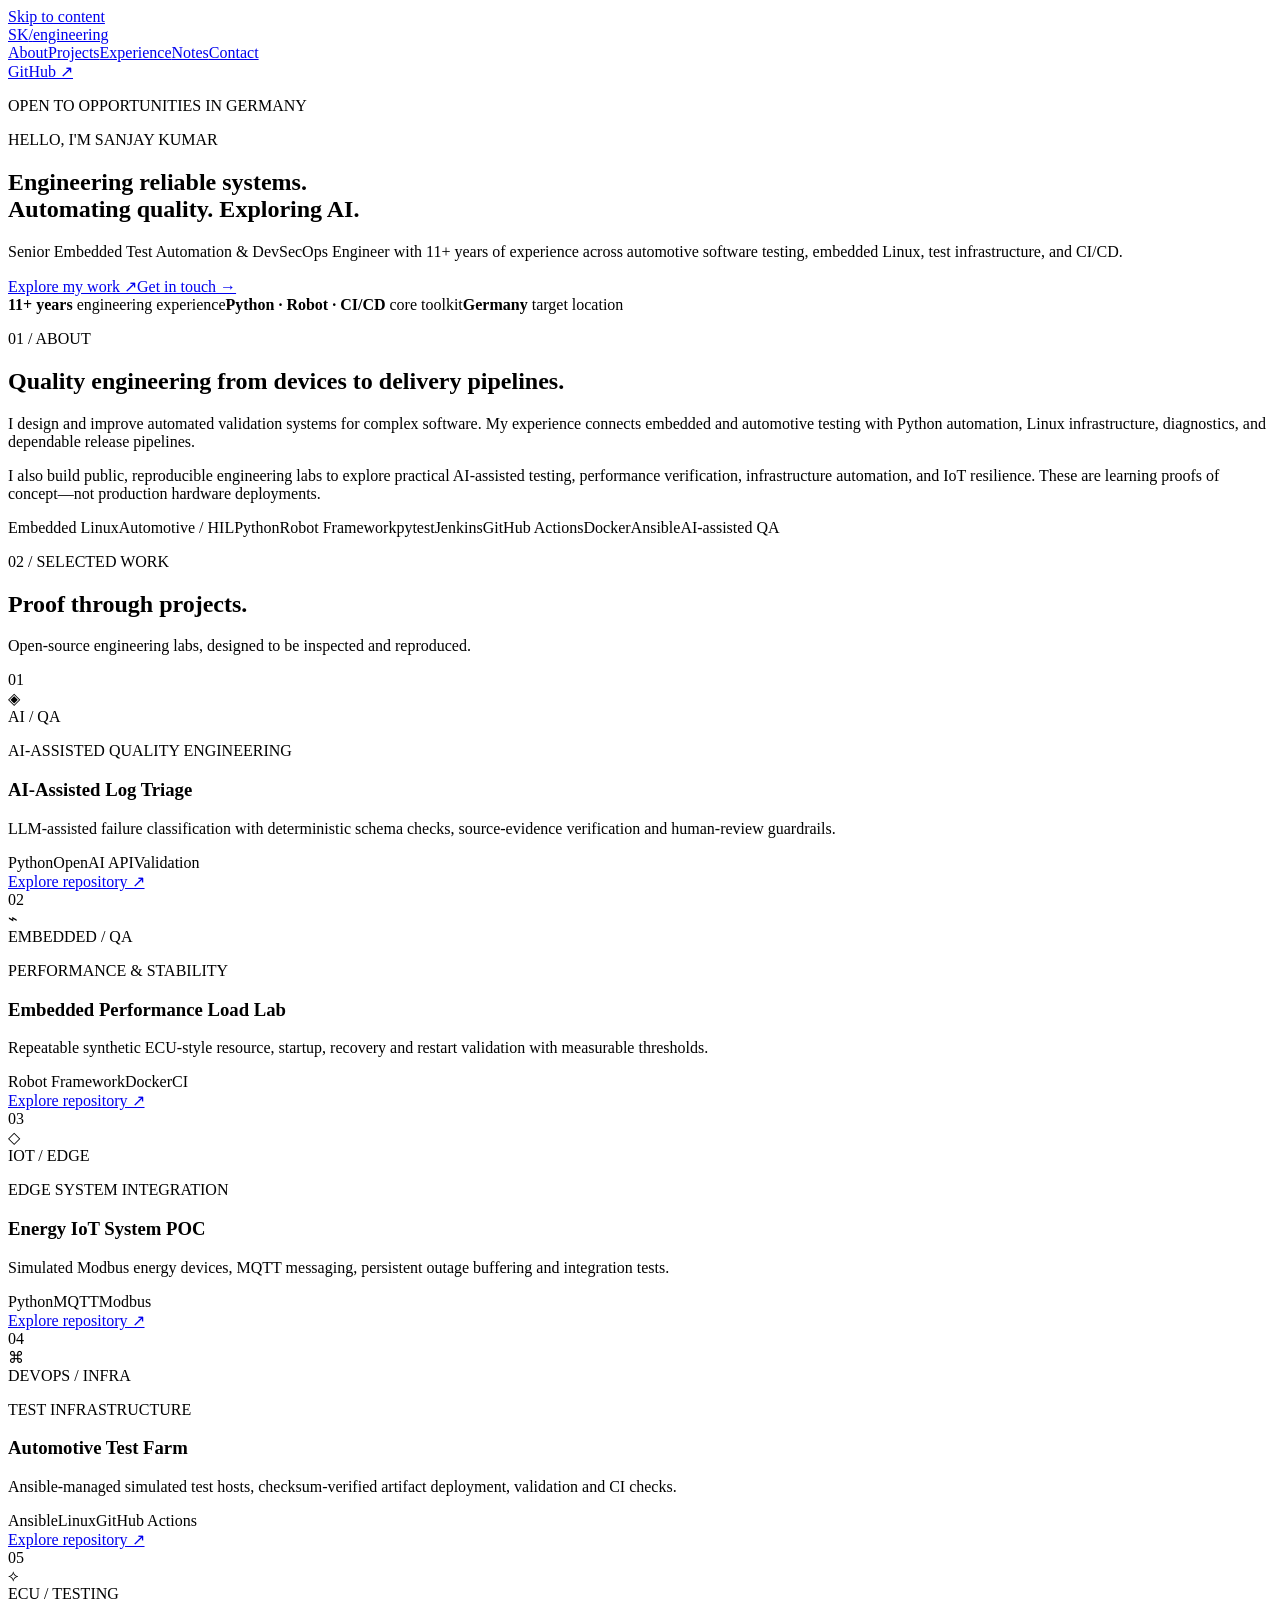
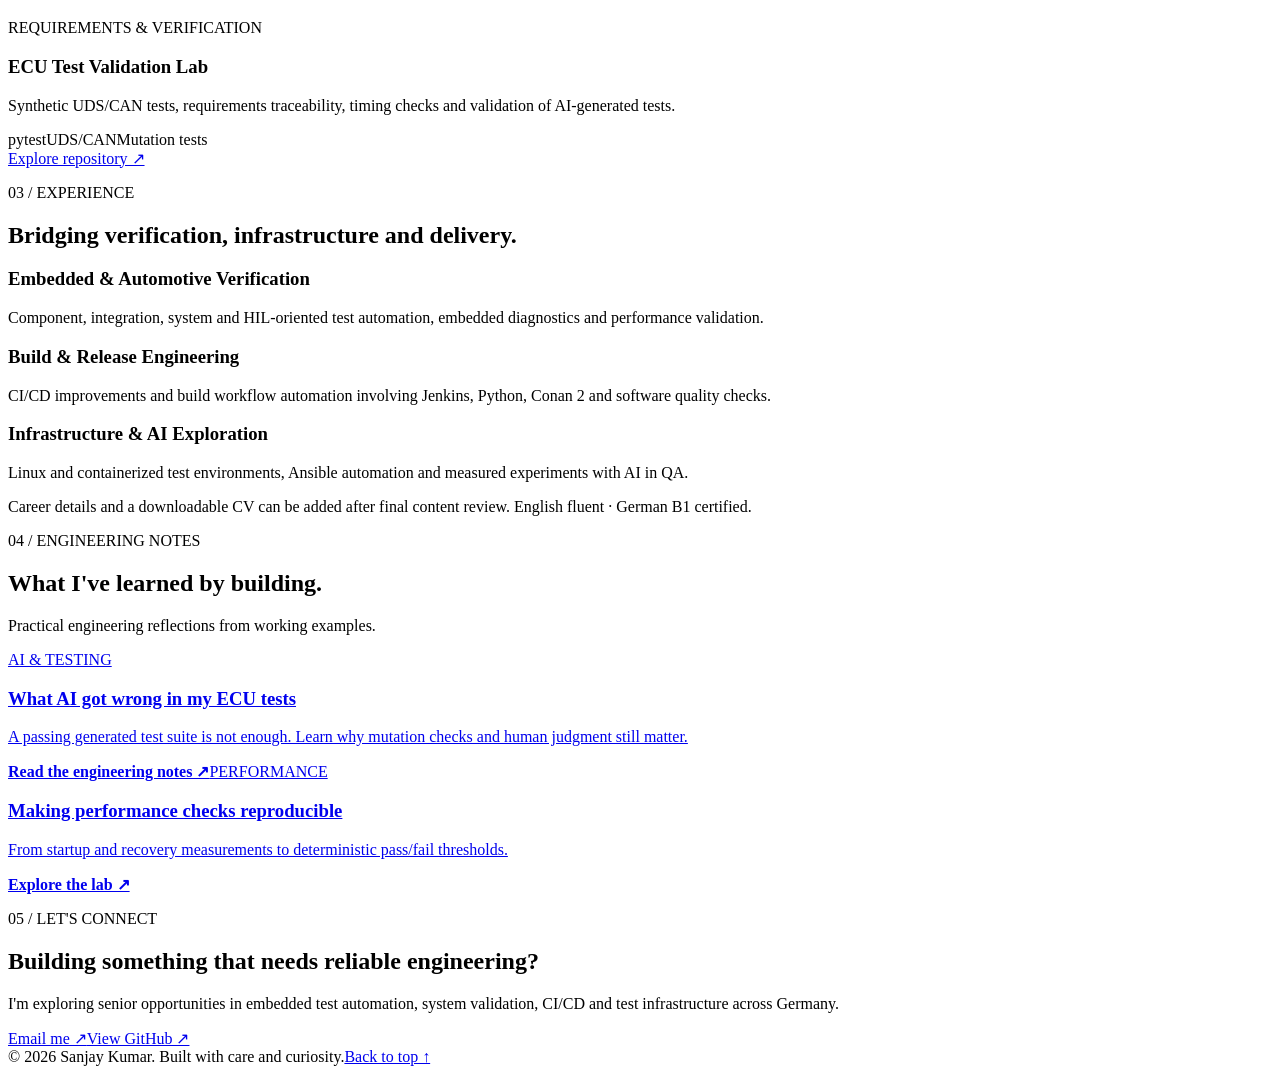
==== index.html @ c3abe796 "feat: add responsive professional portfolio index.html" ====
<!doctype html>
<html lang="en">
<head>
<meta charset="UTF-8"><meta name="viewport" content="width=device-width,initial-scale=1">
<meta name="description" content="Sanjay Kumar — Senior Embedded Test Automation & DevSecOps Engineer. Automotive testing, CI/CD, Linux infrastructure and AI-assisted quality engineering.">
<meta name="theme-color" content="#0b1020"><meta property="og:title" content="Sanjay Kumar | Engineering Reliable Systems"><meta property="og:description" content="Embedded & automotive testing, DevOps infrastructure and AI-assisted quality engineering.">
<title>Sanjay Kumar | Engineering Reliable Systems</title>
<link rel="stylesheet" href="styles.css">
</head>
<body>
<a class="skip" href="#main">Skip to content</a>
<header class="site-header"><div class="shell navigation">
<a class="brand" href="#home" aria-label="Home">SK<span class="accent">/</span>engineering</a>
<nav aria-label="Main navigation"><a href="#about">About</a><a href="#projects">Projects</a><a href="#experience">Experience</a><a href="#notes">Notes</a><a href="#contact">Contact</a></nav>
<a class="header-github" href="https://github.com/sanjay81" target="_blank" rel="noopener noreferrer">GitHub ↗</a>
</div></header>
<main id="main">
<section class="hero shell" id="home">
<p class="eyebrow"><span class="status-dot"></span> OPEN TO OPPORTUNITIES IN GERMANY</p>
<p class="overline">HELLO, I'M SANJAY KUMAR</p>
<h1>Engineering reliable systems.<br><span class="gradient">Automating quality. Exploring AI.</span></h1>
<p class="intro">Senior Embedded Test Automation &amp; DevSecOps Engineer with 11+ years of experience across automotive software testing, embedded Linux, test infrastructure, and CI/CD.</p>
<div class="actions"><a class="button primary" href="#projects">Explore my work <span aria-hidden="true">↗</span></a><a class="button secondary" href="#contact">Get in touch →</a></div>
<div class="hero-meta"><span><strong>11+ years</strong> engineering experience</span><span><strong>Python · Robot · CI/CD</strong> core toolkit</span><span><strong>Germany</strong> target location</span></div>
</section>
<section class="section section-dark" id="about"><div class="shell two-col"><div><p class="kicker">01 / ABOUT</p><h2>Quality engineering from devices to delivery pipelines.</h2></div><div><p>I design and improve automated validation systems for complex software. My experience connects embedded and automotive testing with Python automation, Linux infrastructure, diagnostics, and dependable release pipelines.</p><p>I also build public, reproducible engineering labs to explore practical AI-assisted testing, performance verification, infrastructure automation, and IoT resilience. These are learning proofs of concept—not production hardware deployments.</p><div class="chips"><span>Embedded Linux</span><span>Automotive / HIL</span><span>Python</span><span>Robot Framework</span><span>pytest</span><span>Jenkins</span><span>GitHub Actions</span><span>Docker</span><span>Ansible</span><span>AI-assisted QA</span></div></div></div></section>
<section class="section" id="projects"><div class="shell"><div class="section-head"><div><p class="kicker">02 / SELECTED WORK</p><h2>Proof through projects.</h2></div><p>Open-source engineering labs, designed to be inspected and reproduced.</p></div>
<div class="project-grid">
<article class="project featured"><div class="project-visual blue"><span>01</span><div class="visual-icon">◈</div><span>AI / QA</span></div><div class="project-copy"><p class="project-category">AI-ASSISTED QUALITY ENGINEERING</p><h3>AI-Assisted Log Triage</h3><p>LLM-assisted failure classification with deterministic schema checks, source-evidence verification and human-review guardrails.</p><div class="tags"><span>Python</span><span>OpenAI API</span><span>Validation</span></div><a class="text-link" href="https://github.com/sanjay81/log-triage" target="_blank" rel="noopener noreferrer">Explore repository ↗</a></div></article>
<article class="project"><div class="project-visual violet"><span>02</span><div class="visual-icon">⌁</div><span>EMBEDDED / QA</span></div><div class="project-copy"><p class="project-category">PERFORMANCE & STABILITY</p><h3>Embedded Performance Load Lab</h3><p>Repeatable synthetic ECU-style resource, startup, recovery and restart validation with measurable thresholds.</p><div class="tags"><span>Robot Framework</span><span>Docker</span><span>CI</span></div><a class="text-link" href="https://github.com/sanjay81/embedded-performance-load-lab" target="_blank" rel="noopener noreferrer">Explore repository ↗</a></div></article>
<article class="project"><div class="project-visual teal"><span>03</span><div class="visual-icon">◇</div><span>IOT / EDGE</span></div><div class="project-copy"><p class="project-category">EDGE SYSTEM INTEGRATION</p><h3>Energy IoT System POC</h3><p>Simulated Modbus energy devices, MQTT messaging, persistent outage buffering and integration tests.</p><div class="tags"><span>Python</span><span>MQTT</span><span>Modbus</span></div><a class="text-link" href="https://github.com/sanjay81/energy-iot-system-poc" target="_blank" rel="noopener noreferrer">Explore repository ↗</a></div></article>
<article class="project"><div class="project-visual amber"><span>04</span><div class="visual-icon">⌘</div><span>DEVOPS / INFRA</span></div><div class="project-copy"><p class="project-category">TEST INFRASTRUCTURE</p><h3>Automotive Test Farm</h3><p>Ansible-managed simulated test hosts, checksum-verified artifact deployment, validation and CI checks.</p><div class="tags"><span>Ansible</span><span>Linux</span><span>GitHub Actions</span></div><a class="text-link" href="https://github.com/sanjay81/ansible-automotive-test-farm" target="_blank" rel="noopener noreferrer">Explore repository ↗</a></div></article>
<article class="project"><div class="project-visual pink"><span>05</span><div class="visual-icon">⟡</div><span>ECU / TESTING</span></div><div class="project-copy"><p class="project-category">REQUIREMENTS & VERIFICATION</p><h3>ECU Test Validation Lab</h3><p>Synthetic UDS/CAN tests, requirements traceability, timing checks and validation of AI-generated tests.</p><div class="tags"><span>pytest</span><span>UDS/CAN</span><span>Mutation tests</span></div><a class="text-link" href="https://github.com/sanjay81/ecu-tests" target="_blank" rel="noopener noreferrer">Explore repository ↗</a></div></article>
</div></div></section>
<section class="section section-dark" id="experience"><div class="shell two-col"><div><p class="kicker">03 / EXPERIENCE</p><h2>Bridging verification, infrastructure and delivery.</h2></div><div><div class="experience-item"><h3>Embedded & Automotive Verification</h3><p>Component, integration, system and HIL-oriented test automation, embedded diagnostics and performance validation.</p></div><div class="experience-item"><h3>Build & Release Engineering</h3><p>CI/CD improvements and build workflow automation involving Jenkins, Python, Conan 2 and software quality checks.</p></div><div class="experience-item"><h3>Infrastructure & AI Exploration</h3><p>Linux and containerized test environments, Ansible automation and measured experiments with AI in QA.</p></div><p class="muted small">Career details and a downloadable CV can be added after final content review. English fluent · German B1 certified.</p></div></div></section>
<section class="section" id="notes"><div class="shell"><p class="kicker">04 / ENGINEERING NOTES</p><h2>What I've learned by building.</h2><p class="section-subtitle">Practical engineering reflections from working examples.</p><div class="notes-grid"><a class="note" href="https://github.com/sanjay81/ecu-tests/blob/main/ai_mistakes.md" target="_blank" rel="noopener noreferrer"><span>AI & TESTING</span><h3>What AI got wrong in my ECU tests</h3><p>A passing generated test suite is not enough. Learn why mutation checks and human judgment still matter.</p><strong>Read the engineering notes ↗</strong></a><a class="note" href="https://github.com/sanjay81/embedded-performance-load-lab" target="_blank" rel="noopener noreferrer"><span>PERFORMANCE</span><h3>Making performance checks reproducible</h3><p>From startup and recovery measurements to deterministic pass/fail thresholds.</p><strong>Explore the lab ↗</strong></a></div></div></section>
<section class="section contact-section" id="contact"><div class="shell contact-inner"><p class="kicker">05 / LET'S CONNECT</p><h2>Building something that needs reliable engineering?</h2><p>I'm exploring senior opportunities in embedded test automation, system validation, CI/CD and test infrastructure across Germany.</p><div class="actions"><a class="button primary" href="mailto:sanjay.kumar8192@outlook.com">Email me ↗</a><a class="button secondary" href="https://github.com/sanjay81" target="_blank" rel="noopener noreferrer">View GitHub ↗</a></div></div></section>
</main><footer class="footer"><div class="shell footer-inner"><span>© <span id="year">2026</span> Sanjay Kumar. Built with care and curiosity.</span><a href="#home">Back to top ↑</a></div></footer>
<script src="script.js" defer></script>
</body></html>
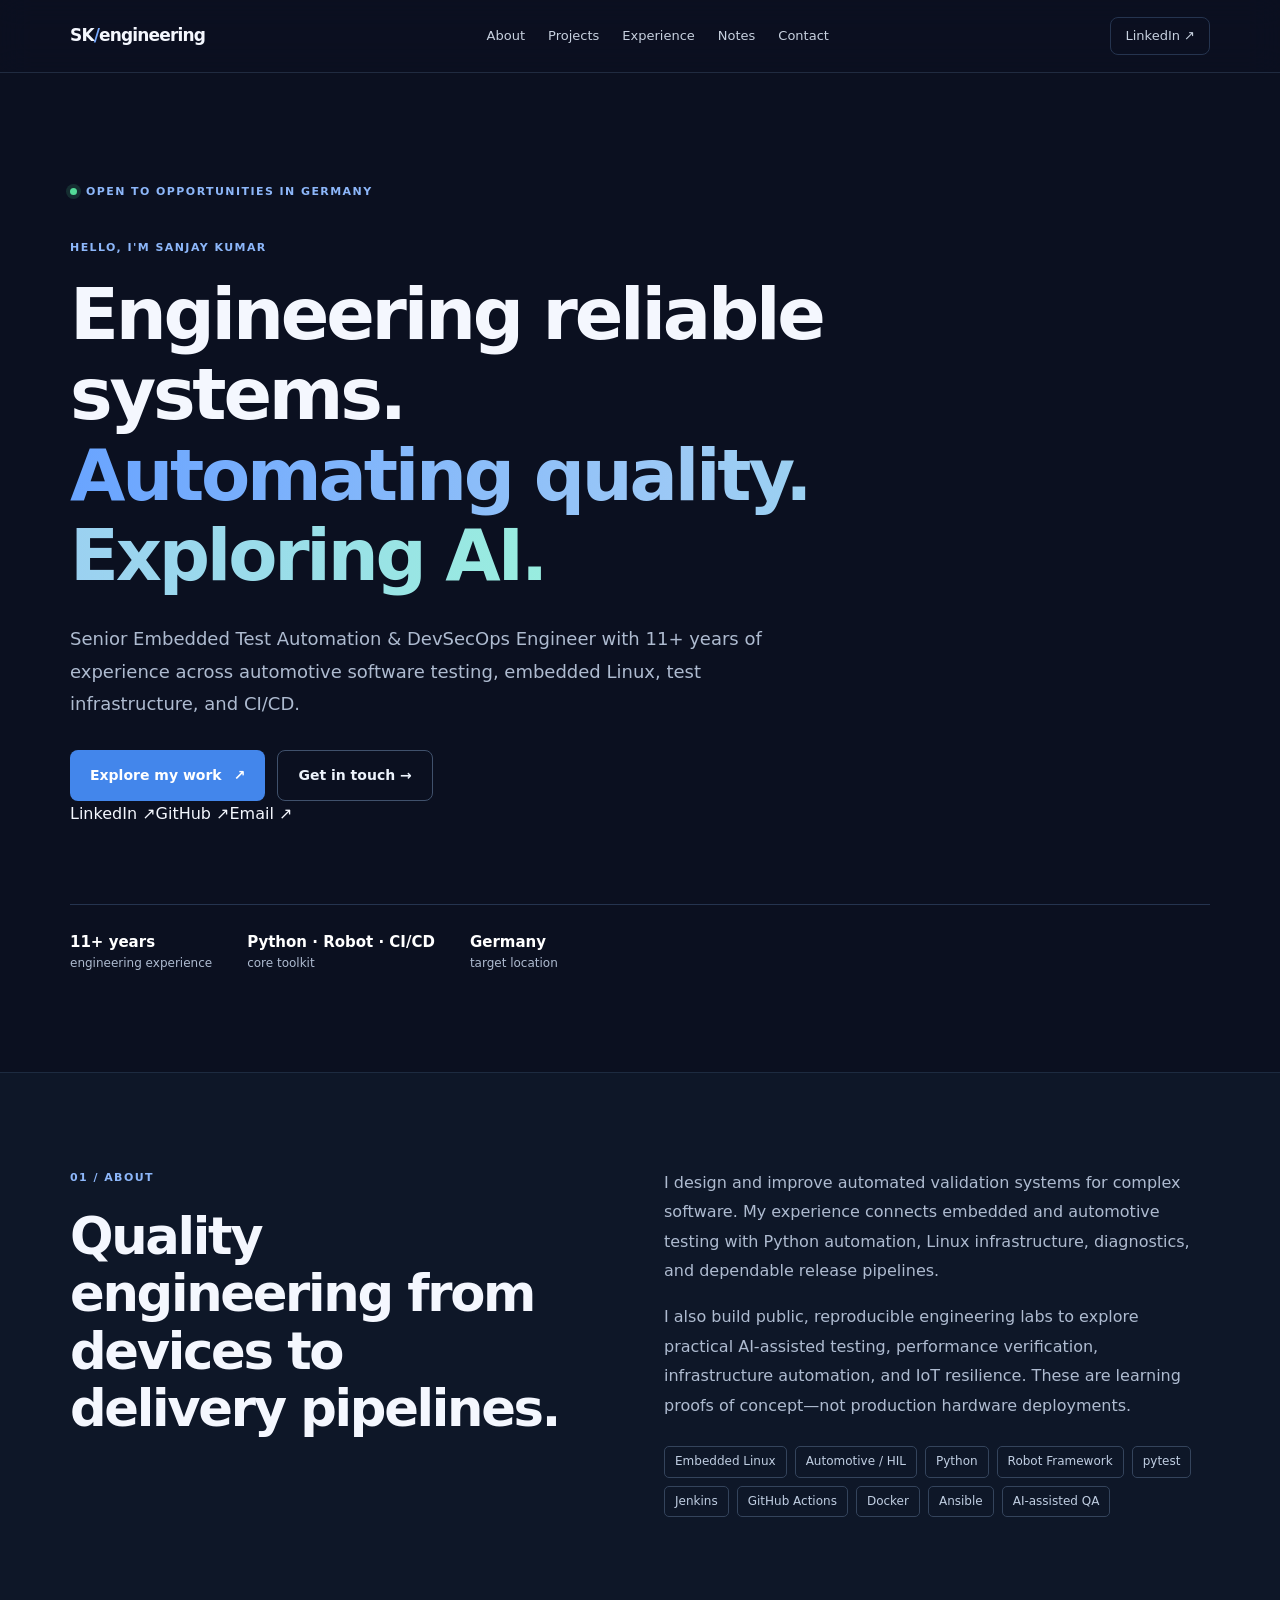
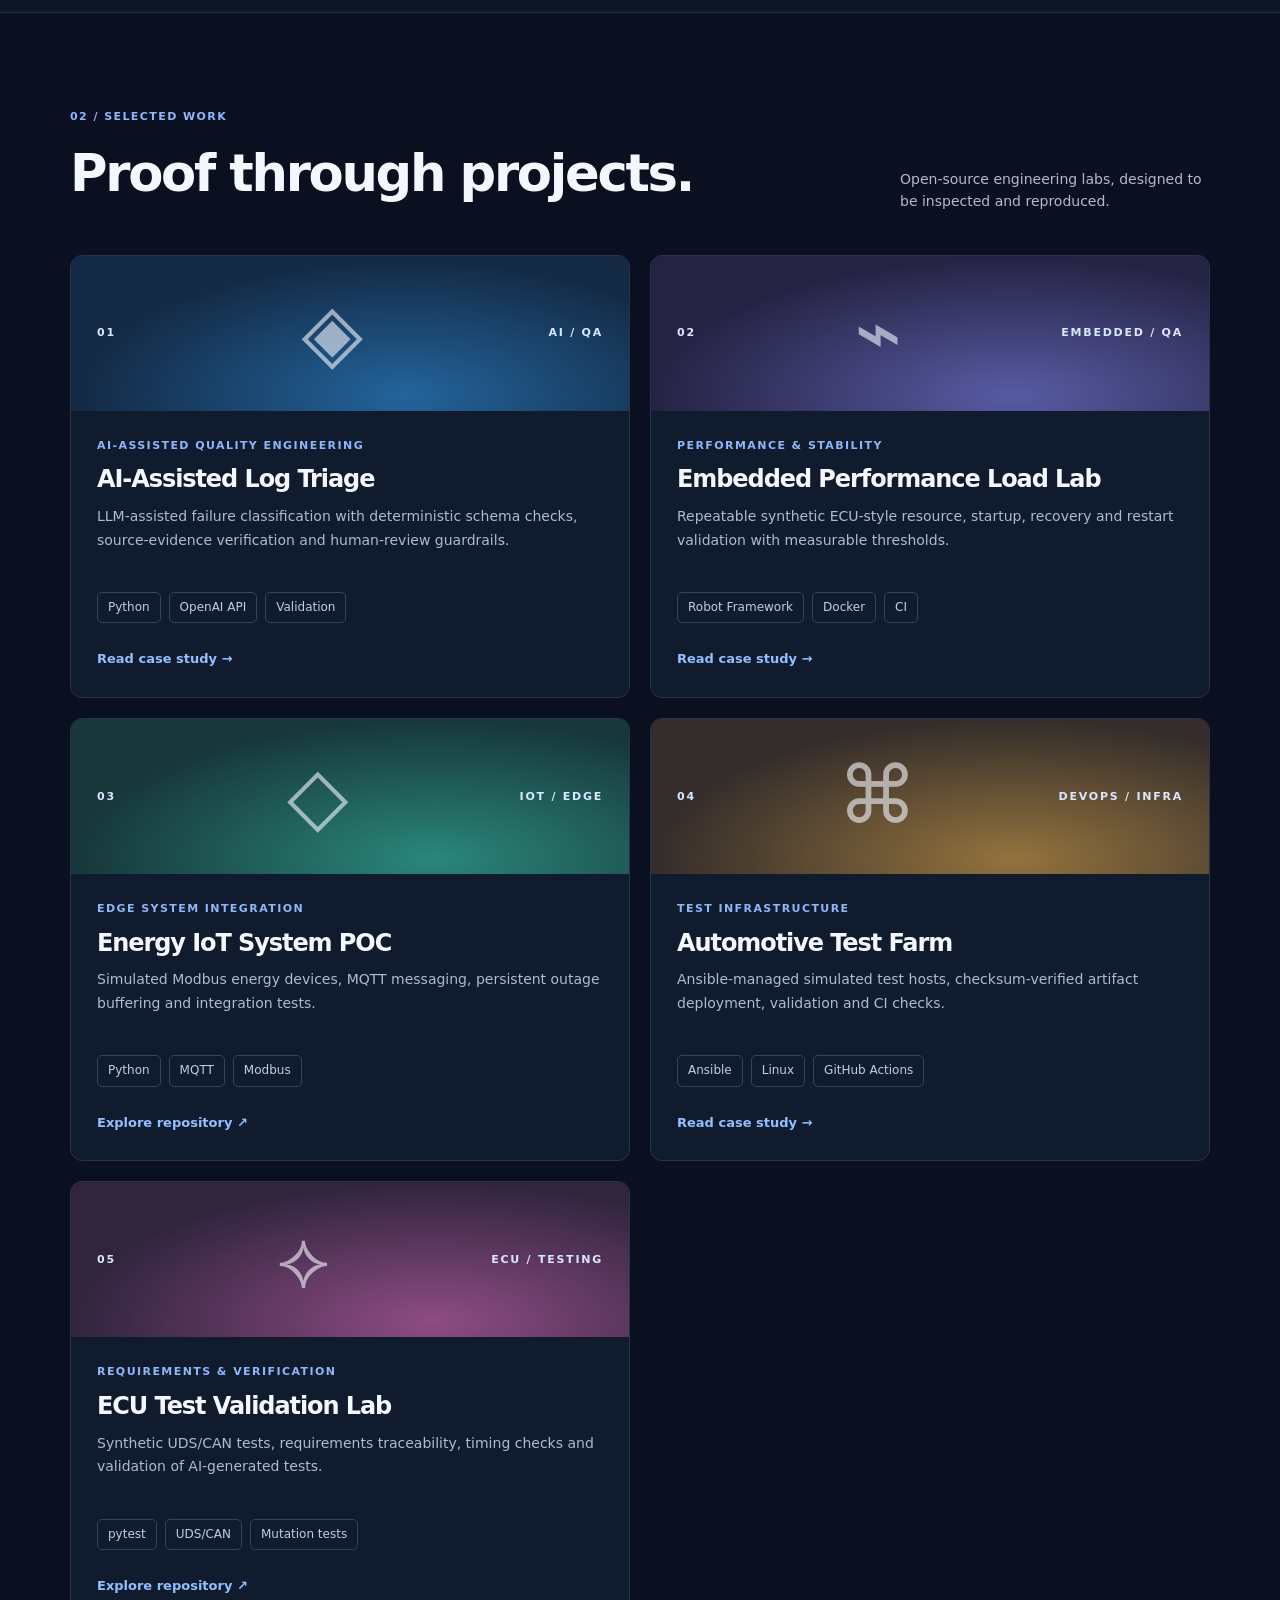
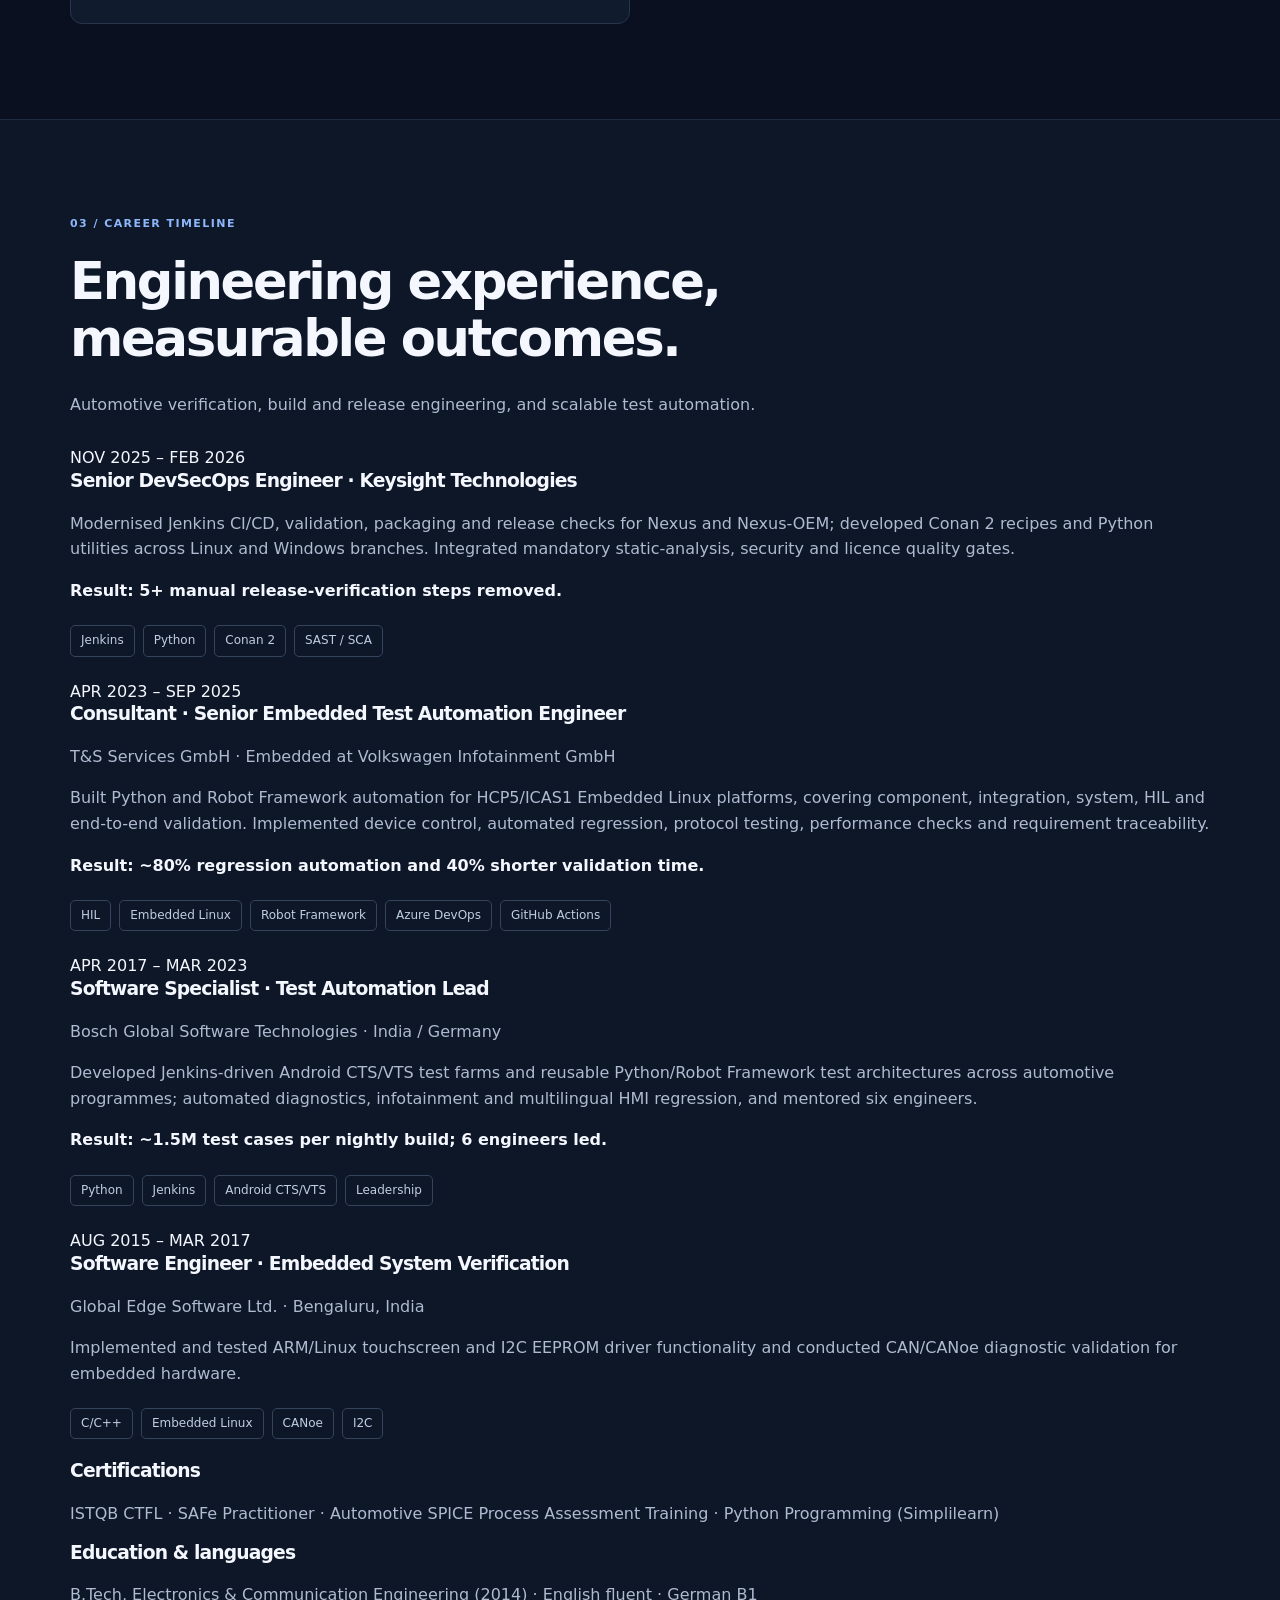
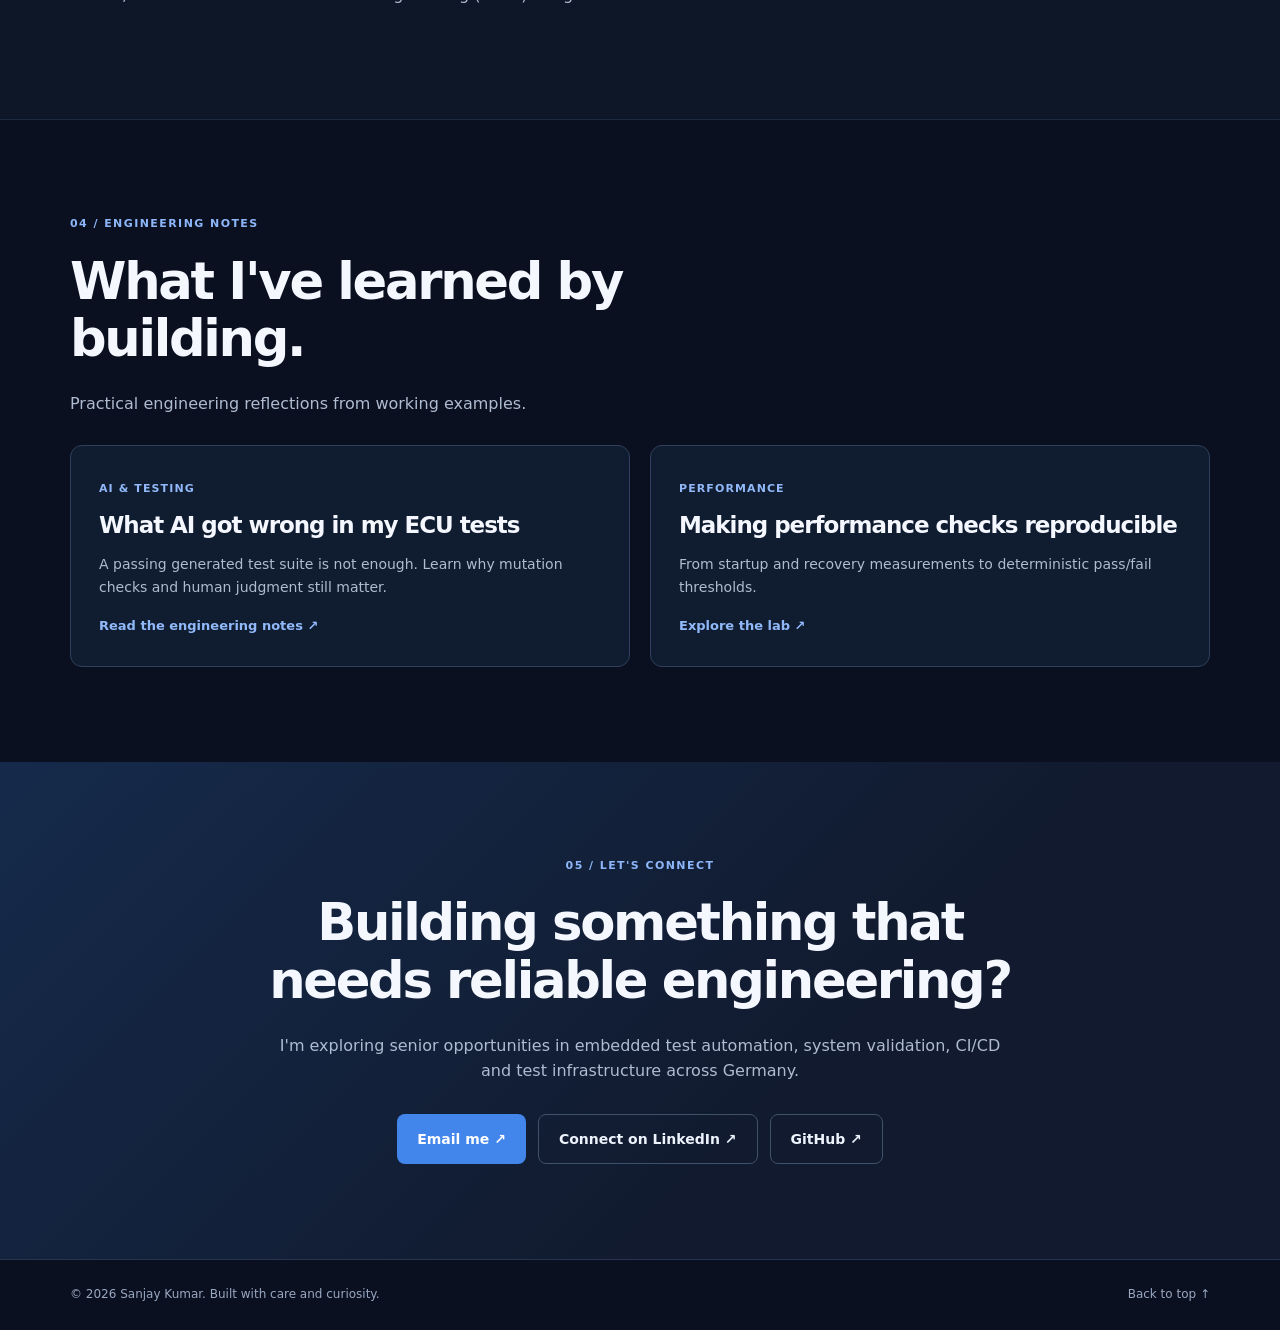
==== commit 58da5020: "feat: add verified career timeline and recruiter links" ====
--- a/index.html
+++ b/index.html
@@ -12,7 +12,7 @@
 <header class="site-header"><div class="shell navigation">
 <a class="brand" href="#home" aria-label="Home">SK<span class="accent">/</span>engineering</a>
 <nav aria-label="Main navigation"><a href="#about">About</a><a href="#projects">Projects</a><a href="#experience">Experience</a><a href="#notes">Notes</a><a href="#contact">Contact</a></nav>
-<a class="header-github" href="https://github.com/sanjay81" target="_blank" rel="noopener noreferrer">GitHub ↗</a>
+<a class="header-github" href="https://www.linkedin.com/in/sanjay-kumar-17aa60189/" target="_blank" rel="noopener noreferrer">LinkedIn ↗</a>
 </div></header>
 <main id="main">
 <section class="hero shell" id="home">
@@ -21,20 +21,25 @@
 <h1>Engineering reliable systems.<br><span class="gradient">Automating quality. Exploring AI.</span></h1>
 <p class="intro">Senior Embedded Test Automation &amp; DevSecOps Engineer with 11+ years of experience across automotive software testing, embedded Linux, test infrastructure, and CI/CD.</p>
 <div class="actions"><a class="button primary" href="#projects">Explore my work <span aria-hidden="true">↗</span></a><a class="button secondary" href="#contact">Get in touch →</a></div>
-<div class="hero-meta"><span><strong>11+ years</strong> engineering experience</span><span><strong>Python · Robot · CI/CD</strong> core toolkit</span><span><strong>Germany</strong> target location</span></div>
+<div class="social-links"><a href="https://www.linkedin.com/in/sanjay-kumar-17aa60189/" target="_blank" rel="noopener noreferrer">LinkedIn ↗</a><a href="https://github.com/sanjay81" target="_blank" rel="noopener noreferrer">GitHub ↗</a><a href="mailto:sanjay.kumar8192@outlook.com">Email ↗</a></div><div class="hero-meta"><span><strong>11+ years</strong> engineering experience</span><span><strong>Python · Robot · CI/CD</strong> core toolkit</span><span><strong>Germany</strong> target location</span></div>
 </section>
 <section class="section section-dark" id="about"><div class="shell two-col"><div><p class="kicker">01 / ABOUT</p><h2>Quality engineering from devices to delivery pipelines.</h2></div><div><p>I design and improve automated validation systems for complex software. My experience connects embedded and automotive testing with Python automation, Linux infrastructure, diagnostics, and dependable release pipelines.</p><p>I also build public, reproducible engineering labs to explore practical AI-assisted testing, performance verification, infrastructure automation, and IoT resilience. These are learning proofs of concept—not production hardware deployments.</p><div class="chips"><span>Embedded Linux</span><span>Automotive / HIL</span><span>Python</span><span>Robot Framework</span><span>pytest</span><span>Jenkins</span><span>GitHub Actions</span><span>Docker</span><span>Ansible</span><span>AI-assisted QA</span></div></div></div></section>
 <section class="section" id="projects"><div class="shell"><div class="section-head"><div><p class="kicker">02 / SELECTED WORK</p><h2>Proof through projects.</h2></div><p>Open-source engineering labs, designed to be inspected and reproduced.</p></div>
 <div class="project-grid">
-<article class="project featured"><div class="project-visual blue"><span>01</span><div class="visual-icon">◈</div><span>AI / QA</span></div><div class="project-copy"><p class="project-category">AI-ASSISTED QUALITY ENGINEERING</p><h3>AI-Assisted Log Triage</h3><p>LLM-assisted failure classification with deterministic schema checks, source-evidence verification and human-review guardrails.</p><div class="tags"><span>Python</span><span>OpenAI API</span><span>Validation</span></div><a class="text-link" href="https://github.com/sanjay81/log-triage" target="_blank" rel="noopener noreferrer">Explore repository ↗</a></div></article>
-<article class="project"><div class="project-visual violet"><span>02</span><div class="visual-icon">⌁</div><span>EMBEDDED / QA</span></div><div class="project-copy"><p class="project-category">PERFORMANCE & STABILITY</p><h3>Embedded Performance Load Lab</h3><p>Repeatable synthetic ECU-style resource, startup, recovery and restart validation with measurable thresholds.</p><div class="tags"><span>Robot Framework</span><span>Docker</span><span>CI</span></div><a class="text-link" href="https://github.com/sanjay81/embedded-performance-load-lab" target="_blank" rel="noopener noreferrer">Explore repository ↗</a></div></article>
+<article class="project featured"><div class="project-visual blue"><span>01</span><div class="visual-icon">◈</div><span>AI / QA</span></div><div class="project-copy"><p class="project-category">AI-ASSISTED QUALITY ENGINEERING</p><h3>AI-Assisted Log Triage</h3><p>LLM-assisted failure classification with deterministic schema checks, source-evidence verification and human-review guardrails.</p><div class="tags"><span>Python</span><span>OpenAI API</span><span>Validation</span></div><a class="text-link" href="projects/ai-log-triage.html">Read case study →</a></div></article>
+<article class="project"><div class="project-visual violet"><span>02</span><div class="visual-icon">⌁</div><span>EMBEDDED / QA</span></div><div class="project-copy"><p class="project-category">PERFORMANCE & STABILITY</p><h3>Embedded Performance Load Lab</h3><p>Repeatable synthetic ECU-style resource, startup, recovery and restart validation with measurable thresholds.</p><div class="tags"><span>Robot Framework</span><span>Docker</span><span>CI</span></div><a class="text-link" href="projects/embedded-performance.html">Read case study →</a></div></article>
 <article class="project"><div class="project-visual teal"><span>03</span><div class="visual-icon">◇</div><span>IOT / EDGE</span></div><div class="project-copy"><p class="project-category">EDGE SYSTEM INTEGRATION</p><h3>Energy IoT System POC</h3><p>Simulated Modbus energy devices, MQTT messaging, persistent outage buffering and integration tests.</p><div class="tags"><span>Python</span><span>MQTT</span><span>Modbus</span></div><a class="text-link" href="https://github.com/sanjay81/energy-iot-system-poc" target="_blank" rel="noopener noreferrer">Explore repository ↗</a></div></article>
-<article class="project"><div class="project-visual amber"><span>04</span><div class="visual-icon">⌘</div><span>DEVOPS / INFRA</span></div><div class="project-copy"><p class="project-category">TEST INFRASTRUCTURE</p><h3>Automotive Test Farm</h3><p>Ansible-managed simulated test hosts, checksum-verified artifact deployment, validation and CI checks.</p><div class="tags"><span>Ansible</span><span>Linux</span><span>GitHub Actions</span></div><a class="text-link" href="https://github.com/sanjay81/ansible-automotive-test-farm" target="_blank" rel="noopener noreferrer">Explore repository ↗</a></div></article>
+<article class="project"><div class="project-visual amber"><span>04</span><div class="visual-icon">⌘</div><span>DEVOPS / INFRA</span></div><div class="project-copy"><p class="project-category">TEST INFRASTRUCTURE</p><h3>Automotive Test Farm</h3><p>Ansible-managed simulated test hosts, checksum-verified artifact deployment, validation and CI checks.</p><div class="tags"><span>Ansible</span><span>Linux</span><span>GitHub Actions</span></div><a class="text-link" href="projects/automotive-test-farm.html">Read case study →</a></div></article>
 <article class="project"><div class="project-visual pink"><span>05</span><div class="visual-icon">⟡</div><span>ECU / TESTING</span></div><div class="project-copy"><p class="project-category">REQUIREMENTS & VERIFICATION</p><h3>ECU Test Validation Lab</h3><p>Synthetic UDS/CAN tests, requirements traceability, timing checks and validation of AI-generated tests.</p><div class="tags"><span>pytest</span><span>UDS/CAN</span><span>Mutation tests</span></div><a class="text-link" href="https://github.com/sanjay81/ecu-tests" target="_blank" rel="noopener noreferrer">Explore repository ↗</a></div></article>
 </div></div></section>
-<section class="section section-dark" id="experience"><div class="shell two-col"><div><p class="kicker">03 / EXPERIENCE</p><h2>Bridging verification, infrastructure and delivery.</h2></div><div><div class="experience-item"><h3>Embedded & Automotive Verification</h3><p>Component, integration, system and HIL-oriented test automation, embedded diagnostics and performance validation.</p></div><div class="experience-item"><h3>Build & Release Engineering</h3><p>CI/CD improvements and build workflow automation involving Jenkins, Python, Conan 2 and software quality checks.</p></div><div class="experience-item"><h3>Infrastructure & AI Exploration</h3><p>Linux and containerized test environments, Ansible automation and measured experiments with AI in QA.</p></div><p class="muted small">Career details and a downloadable CV can be added after final content review. English fluent · German B1 certified.</p></div></div></section>
+<section class="section section-dark" id="experience"><div class="shell"><p class="kicker">03 / CAREER TIMELINE</p><h2>Engineering experience, measurable outcomes.</h2><p class="section-subtitle">Automotive verification, build and release engineering, and scalable test automation.</p><div class="timeline">
+<article class="timeline-entry"><time datetime="2025-11">NOV 2025 – FEB 2026</time><div><h3>Senior DevSecOps Engineer · Keysight Technologies</h3><p>Modernised Jenkins CI/CD, validation, packaging and release checks for Nexus and Nexus-OEM; developed Conan 2 recipes and Python utilities across Linux and Windows branches. Integrated mandatory static-analysis, security and licence quality gates.</p><strong>Result: 5+ manual release-verification steps removed.</strong><div class="tags"><span>Jenkins</span><span>Python</span><span>Conan 2</span><span>SAST / SCA</span></div></div></article>
+<article class="timeline-entry"><time datetime="2023-04">APR 2023 – SEP 2025</time><div><h3>Consultant · Senior Embedded Test Automation Engineer</h3><p class="employer">T&amp;S Services GmbH · Embedded at Volkswagen Infotainment GmbH</p><p>Built Python and Robot Framework automation for HCP5/ICAS1 Embedded Linux platforms, covering component, integration, system, HIL and end-to-end validation. Implemented device control, automated regression, protocol testing, performance checks and requirement traceability.</p><strong>Result: ~80% regression automation and 40% shorter validation time.</strong><div class="tags"><span>HIL</span><span>Embedded Linux</span><span>Robot Framework</span><span>Azure DevOps</span><span>GitHub Actions</span></div></div></article>
+<article class="timeline-entry"><time datetime="2017-04">APR 2017 – MAR 2023</time><div><h3>Software Specialist · Test Automation Lead</h3><p class="employer">Bosch Global Software Technologies · India / Germany</p><p>Developed Jenkins-driven Android CTS/VTS test farms and reusable Python/Robot Framework test architectures across automotive programmes; automated diagnostics, infotainment and multilingual HMI regression, and mentored six engineers.</p><strong>Result: ~1.5M test cases per nightly build; 6 engineers led.</strong><div class="tags"><span>Python</span><span>Jenkins</span><span>Android CTS/VTS</span><span>Leadership</span></div></div></article>
+<article class="timeline-entry"><time datetime="2015-08">AUG 2015 – MAR 2017</time><div><h3>Software Engineer · Embedded System Verification</h3><p class="employer">Global Edge Software Ltd. · Bengaluru, India</p><p>Implemented and tested ARM/Linux touchscreen and I2C EEPROM driver functionality and conducted CAN/CANoe diagnostic validation for embedded hardware.</p><div class="tags"><span>C/C++</span><span>Embedded Linux</span><span>CANoe</span><span>I2C</span></div></div></article></div>
+<div class="credentials"><div><h3>Certifications</h3><p>ISTQB CTFL · SAFe Practitioner · Automotive SPICE Process Assessment Training · Python Programming (Simplilearn)</p></div><div><h3>Education & languages</h3><p>B.Tech, Electronics &amp; Communication Engineering (2014) · English fluent · German B1</p></div></div></div></section>
 <section class="section" id="notes"><div class="shell"><p class="kicker">04 / ENGINEERING NOTES</p><h2>What I've learned by building.</h2><p class="section-subtitle">Practical engineering reflections from working examples.</p><div class="notes-grid"><a class="note" href="https://github.com/sanjay81/ecu-tests/blob/main/ai_mistakes.md" target="_blank" rel="noopener noreferrer"><span>AI & TESTING</span><h3>What AI got wrong in my ECU tests</h3><p>A passing generated test suite is not enough. Learn why mutation checks and human judgment still matter.</p><strong>Read the engineering notes ↗</strong></a><a class="note" href="https://github.com/sanjay81/embedded-performance-load-lab" target="_blank" rel="noopener noreferrer"><span>PERFORMANCE</span><h3>Making performance checks reproducible</h3><p>From startup and recovery measurements to deterministic pass/fail thresholds.</p><strong>Explore the lab ↗</strong></a></div></div></section>
-<section class="section contact-section" id="contact"><div class="shell contact-inner"><p class="kicker">05 / LET'S CONNECT</p><h2>Building something that needs reliable engineering?</h2><p>I'm exploring senior opportunities in embedded test automation, system validation, CI/CD and test infrastructure across Germany.</p><div class="actions"><a class="button primary" href="mailto:sanjay.kumar8192@outlook.com">Email me ↗</a><a class="button secondary" href="https://github.com/sanjay81" target="_blank" rel="noopener noreferrer">View GitHub ↗</a></div></div></section>
+<section class="section contact-section" id="contact"><div class="shell contact-inner"><p class="kicker">05 / LET'S CONNECT</p><h2>Building something that needs reliable engineering?</h2><p>I'm exploring senior opportunities in embedded test automation, system validation, CI/CD and test infrastructure across Germany.</p><div class="actions"><a class="button primary" href="mailto:sanjay.kumar8192@outlook.com">Email me ↗</a><a class="button secondary" href="https://www.linkedin.com/in/sanjay-kumar-17aa60189/" target="_blank" rel="noopener noreferrer">Connect on LinkedIn ↗</a><a class="button secondary" href="https://github.com/sanjay81" target="_blank" rel="noopener noreferrer">GitHub ↗</a></div></div></section>
 </main><footer class="footer"><div class="shell footer-inner"><span>© <span id="year">2026</span> Sanjay Kumar. Built with care and curiosity.</span><a href="#home">Back to top ↑</a></div></footer>
 <script src="script.js" defer></script>
 </body></html>
--- a/styles.css
+++ b/styles.css
@@ -0,0 +1 @@
+:root{color-scheme:dark;--bg:#0b1020;--panel:#111b2e;--text:#f4f7fe;--muted:#aebbd0;--line:#25344f;--blue:#76a9ff;font-family:Inter,ui-sans-serif,system-ui,-apple-system,BlinkMacSystemFont,"Segoe UI",sans-serif}*{box-sizing:border-box}html{scroll-behavior:smooth;scroll-padding-top:76px}body{margin:0;background:var(--bg);color:var(--text);line-height:1.6}a{color:inherit;text-decoration:none}a:hover{color:#9cc2ff}a:focus-visible{outline:2px solid #97bcff;outline-offset:4px}h1,h2,h3,p{margin-top:0}h1,h2,h3{line-height:1.12;letter-spacing:-.045em}p{color:var(--muted)}.shell{width:min(1140px,calc(100% - 48px));margin:auto}.skip{position:absolute;top:-60px;left:12px;background:white;color:#111;padding:12px;z-index:12}.skip:focus{top:10px}.site-header{position:sticky;top:0;z-index:10;backdrop-filter:blur(15px);background:#0b1020e8;border-bottom:1px solid #202b40}.navigation{min-height:72px;display:flex;align-items:center;justify-content:space-between;gap:24px}.brand{font-size:17px;font-weight:800;letter-spacing:-.05em;white-space:nowrap}.accent{color:var(--blue)}nav{display:flex;gap:23px}nav a,.header-github{font-size:13px;color:#c8d1e0}.header-github{border:1px solid var(--line);padding:8px 14px;border-radius:8px}.hero{padding:110px 0 98px}.eyebrow,.overline,.kicker,.project-category{font-size:11px;font-weight:800;letter-spacing:.13em;color:#8db7fa}.eyebrow{display:flex;align-items:center;gap:9px;margin-bottom:38px}.status-dot{display:inline-block;width:7px;height:7px;border-radius:50%;background:#53db98;box-shadow:0 0 0 4px #53db9825}.overline{margin-bottom:18px}.hero h1{font-size:clamp(40px,5.6vw,76px);max-width:1060px;margin-bottom:28px}.gradient{background:linear-gradient(90deg,#69a4ff,#9cc9f6,#98eddf);color:transparent;background-clip:text}.intro{max-width:730px;font-size:18px;line-height:1.8}.actions{display:flex;gap:12px;flex-wrap:wrap;margin-top:30px}.button{display:inline-flex;align-items:center;gap:12px;padding:13px 20px;border-radius:8px;font-size:14px;font-weight:750}.primary{background:#4386eb;color:white}.primary:hover{background:#68a1ff;color:#091226}.secondary{border:1px solid #40516c;color:#edf3fc}.secondary:hover{border-color:#88b4f6}.hero-meta{display:flex;gap:35px;margin-top:78px;border-top:1px solid var(--line);padding-top:25px;flex-wrap:wrap;font-size:12px;color:var(--muted)}.hero-meta strong{color:white;display:block;font-size:15px}.section{padding:95px 0}.section-dark{background:#0e1728;border-top:1px solid #1d2b40;border-bottom:1px solid #1d2b40}.two-col{display:grid;grid-template-columns:.95fr 1.05fr;gap:100px}.kicker{margin-bottom:20px}.section h2{font-size:clamp(32px,4vw,52px);max-width:650px;margin-bottom:24px}.two-col p{line-height:1.85}.chips,.tags{display:flex;flex-wrap:wrap;gap:8px}.chips{margin-top:26px}.chips span,.tags span{border:1px solid #34445c;padding:5px 10px;border-radius:5px;color:#c0cee2;font-size:12px}.section-head{display:flex;justify-content:space-between;align-items:end;gap:40px;margin-bottom:28px}.section-head p:last-child{max-width:310px;font-size:14px}.project-grid{display:grid;grid-template-columns:repeat(2,minmax(0,1fr));gap:20px}.project{background:var(--panel);border:1px solid #27344c;border-radius:12px;overflow:hidden;transition:transform .2s,border-color .2s}.project:hover{transform:translateY(-3px);border-color:#5a86bc}.project-visual{min-height:155px;display:flex;align-items:center;justify-content:space-between;padding:20px 26px;position:relative;overflow:hidden}.project-visual span{font-size:11px;letter-spacing:.16em;font-weight:700;color:#d9e8ff}.visual-icon{font-size:80px;line-height:1;opacity:.6}.blue{background:radial-gradient(ellipse at 60% 90%,#23649c,#132944 70%)}.violet{background:radial-gradient(ellipse at 65% 90%,#585ba4,#252344 70%)}.teal{background:radial-gradient(ellipse at 65% 90%,#2a877a,#17373b 70%)}.amber{background:radial-gradient(ellipse at 65% 90%,#94733d,#342d2b 70%)}.pink{background:radial-gradient(ellipse at 65% 90%,#8e4c84,#31253e 70%)}.project-copy{padding:26px}.project-copy h3{font-size:24px;margin:12px 0}.project-copy>p:not(.project-category){min-height:65px;font-size:14px;line-height:1.7}.tags{margin:22px 0}.text-link{font-size:13px;font-weight:800;color:#92bfff}.experience-item{border-bottom:1px solid #30405b;padding:0 0 17px;margin-bottom:22px}.experience-item h3{font-size:20px;letter-spacing:-.02em;margin:0 0 8px}.experience-item p{margin:0}.small{font-size:13px}.muted{color:var(--muted)}.section-subtitle{margin-bottom:28px}.notes-grid{display:grid;grid-template-columns:1fr 1fr;gap:20px}.note{background:#101c30;border:1px solid #2e405b;border-radius:12px;padding:28px}.note span{font-size:11px;color:#91b9fa;letter-spacing:.1em;font-weight:800}.note h3{font-size:23px;margin:14px 0}.note p{font-size:14px}.note strong{font-size:13px;color:#91b9fa}.contact-section{background:linear-gradient(135deg,#152a4b,#111a2e 65%);text-align:center}.contact-inner{max-width:750px}.contact-inner h2{max-width:none}.contact-inner .actions{justify-content:center}.footer{border-top:1px solid var(--line);padding:25px 0}.footer-inner{display:flex;justify-content:space-between;gap:15px;color:#98a8c2;font-size:12px}@media(max-width:850px){.navigation{flex-wrap:wrap;padding:12px 0}nav{order:3;width:100%;overflow:auto;gap:18px}.two-col{grid-template-columns:1fr;gap:20px}.hero{padding:75px 0}.hero-meta{margin-top:55px}.section{padding:70px 0}}@media(max-width:590px){.shell{width:calc(100% - 34px)}.header-github{display:none}.hero h1{font-size:41px}.intro{font-size:16px}.hero-meta{gap:19px}.project-grid,.notes-grid{grid-template-columns:1fr}.section-head{display:block}.section-head p:last-child{max-width:none}.footer-inner{flex-direction:column}.project-visual{min-height:130px}}@media(prefers-reduced-motion:reduce){*,*:before,*:after{scroll-behavior:auto!important;transition:none!important}}
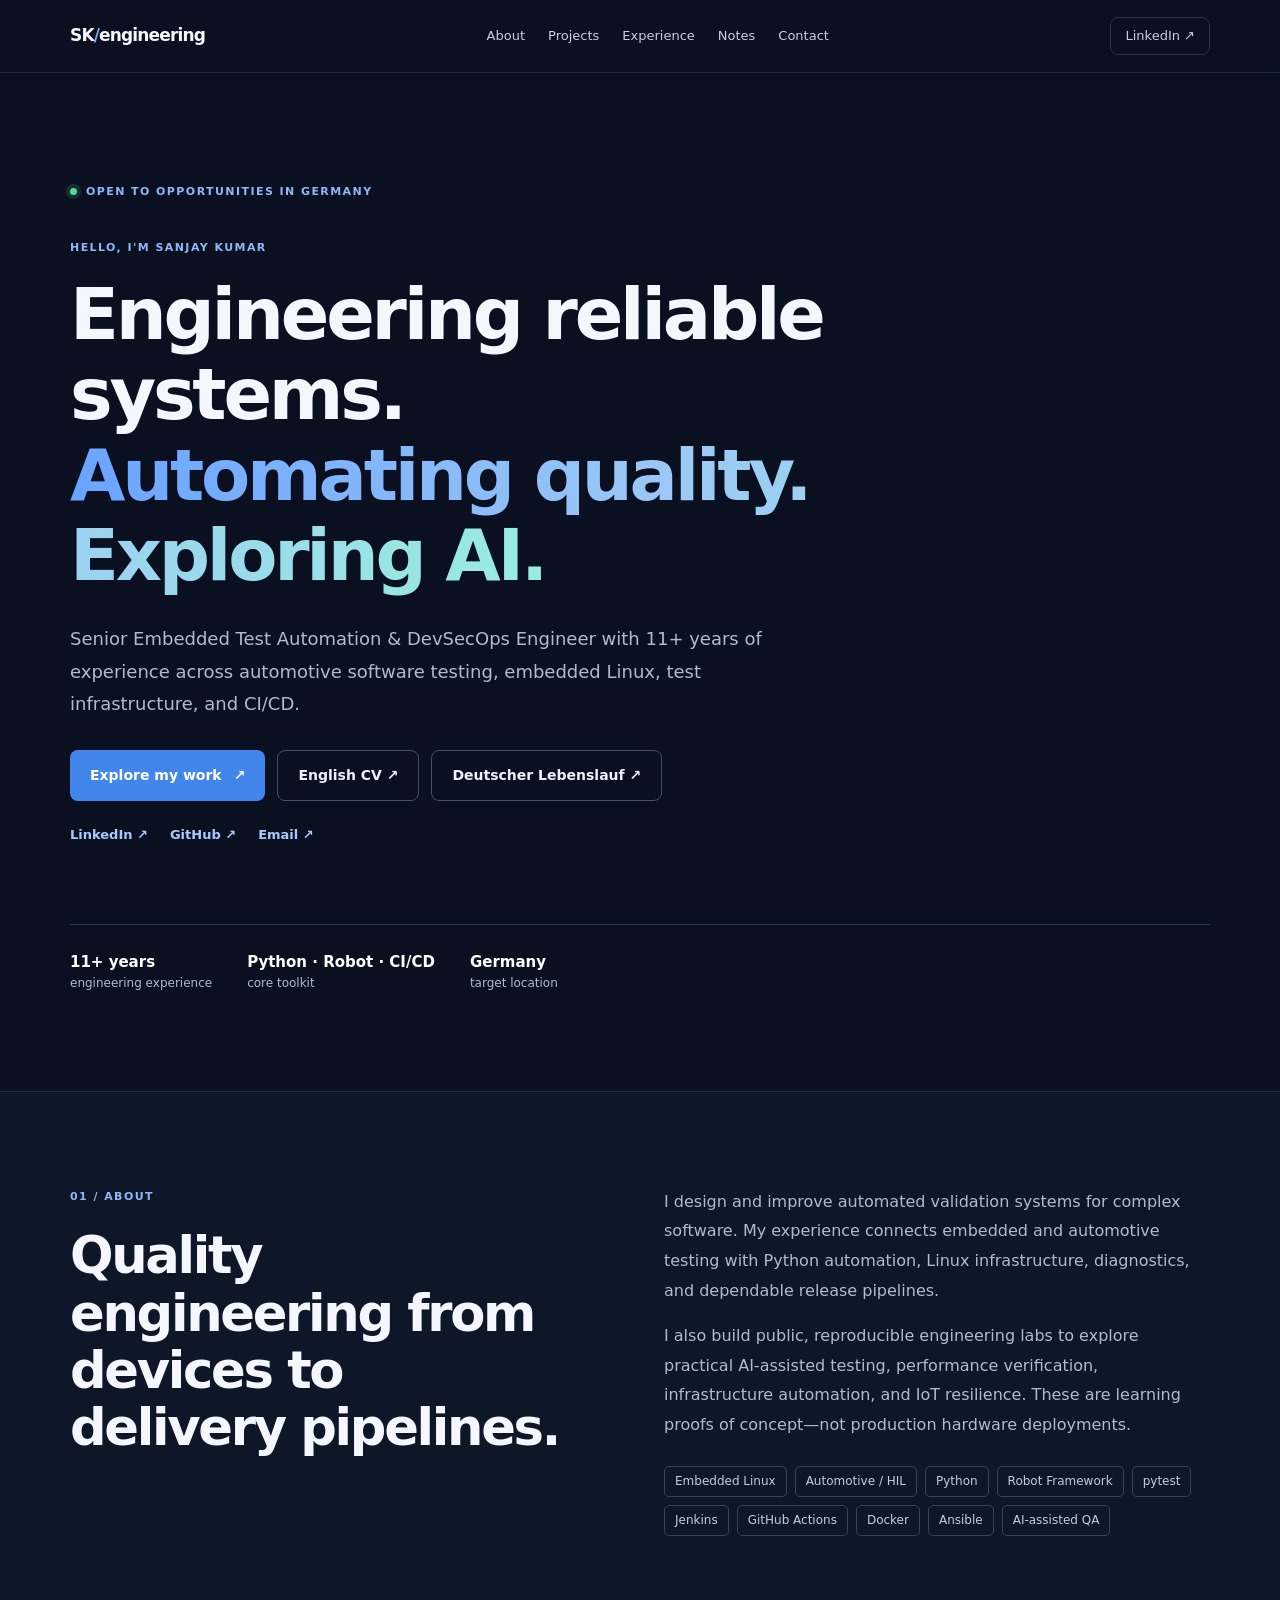
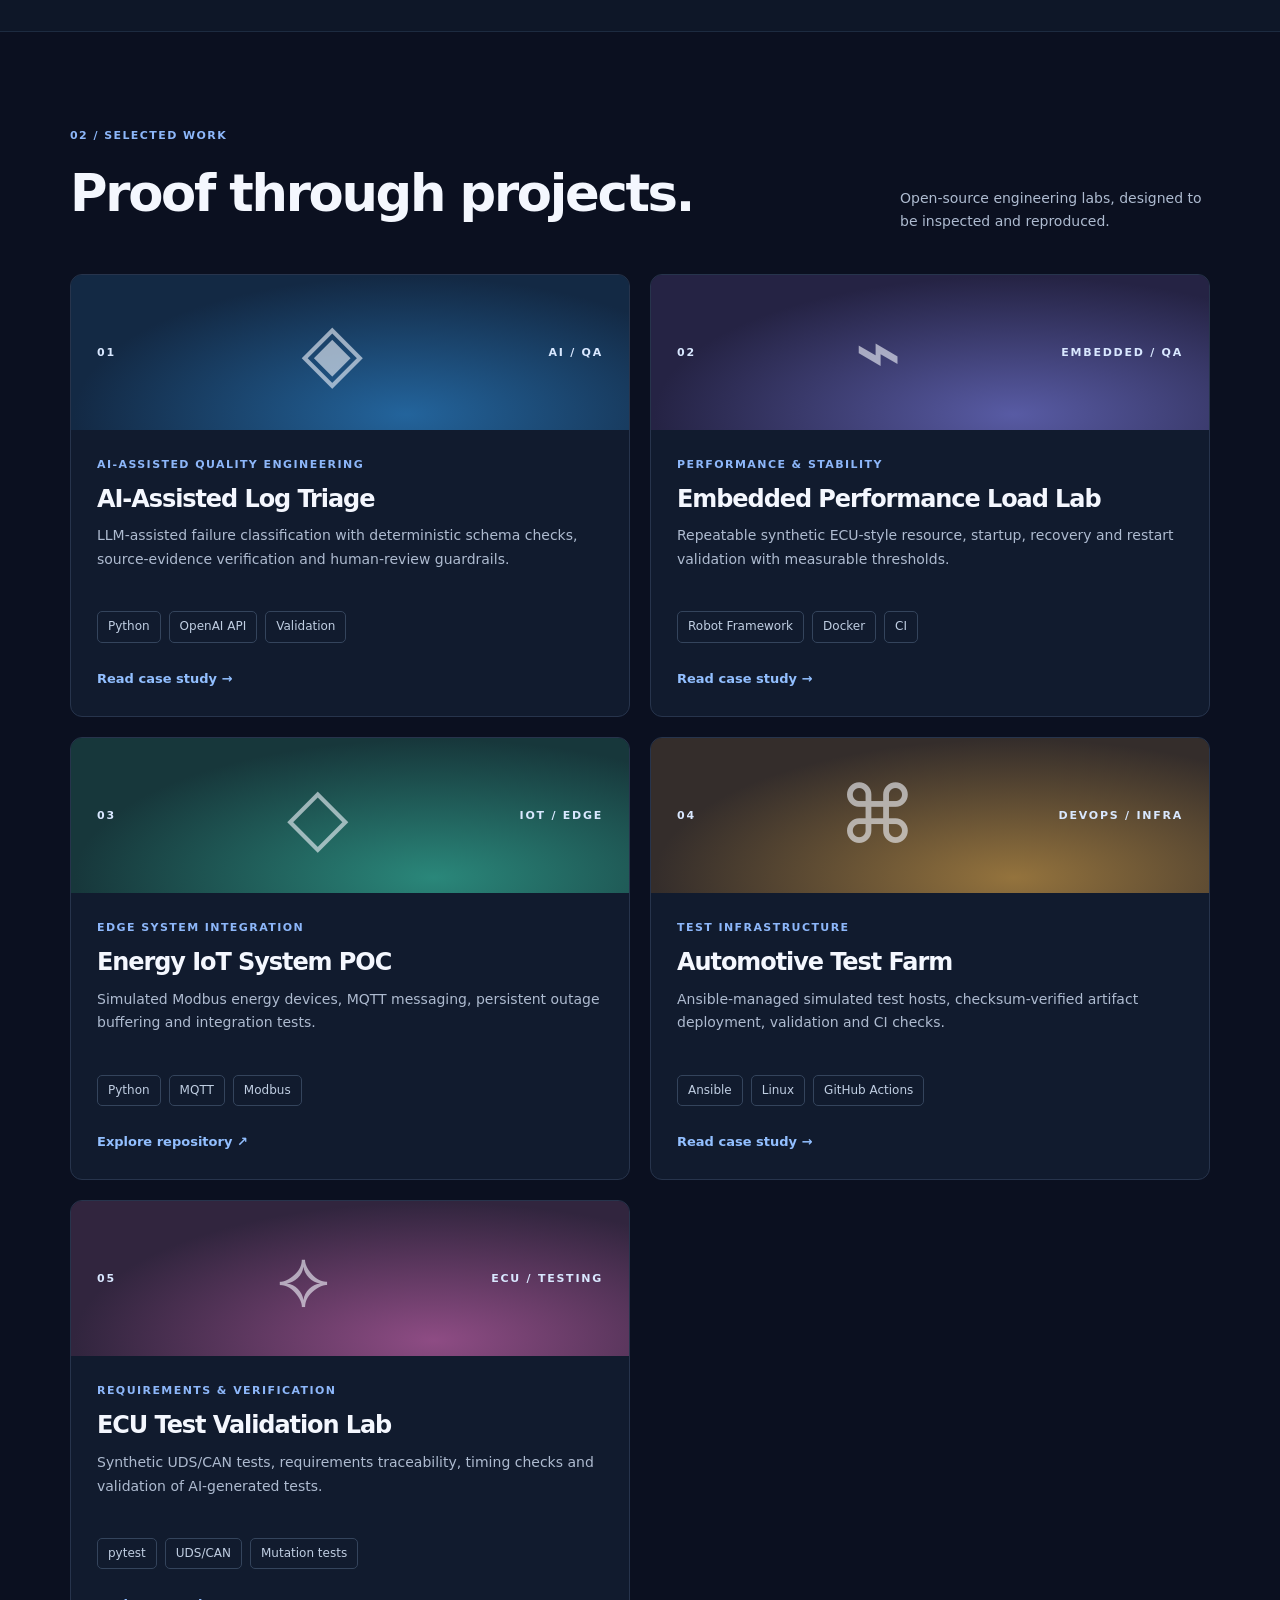
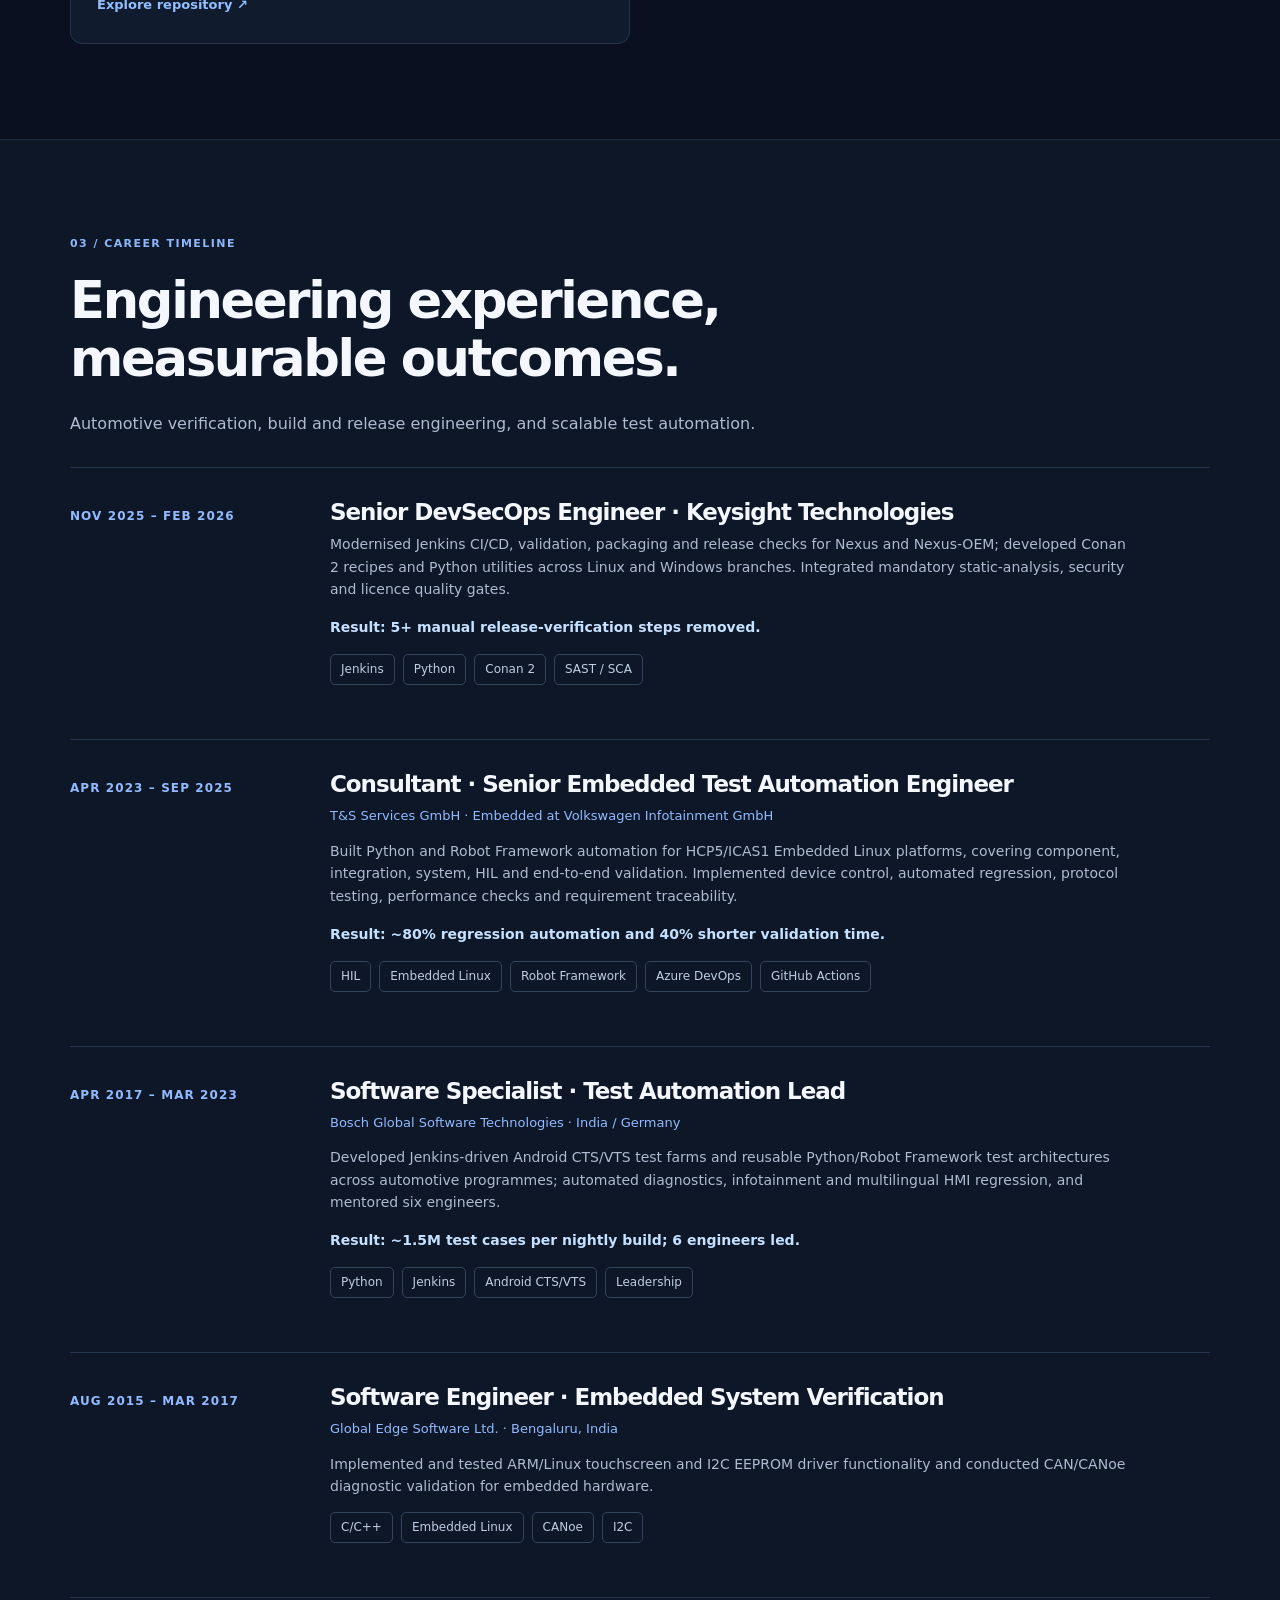
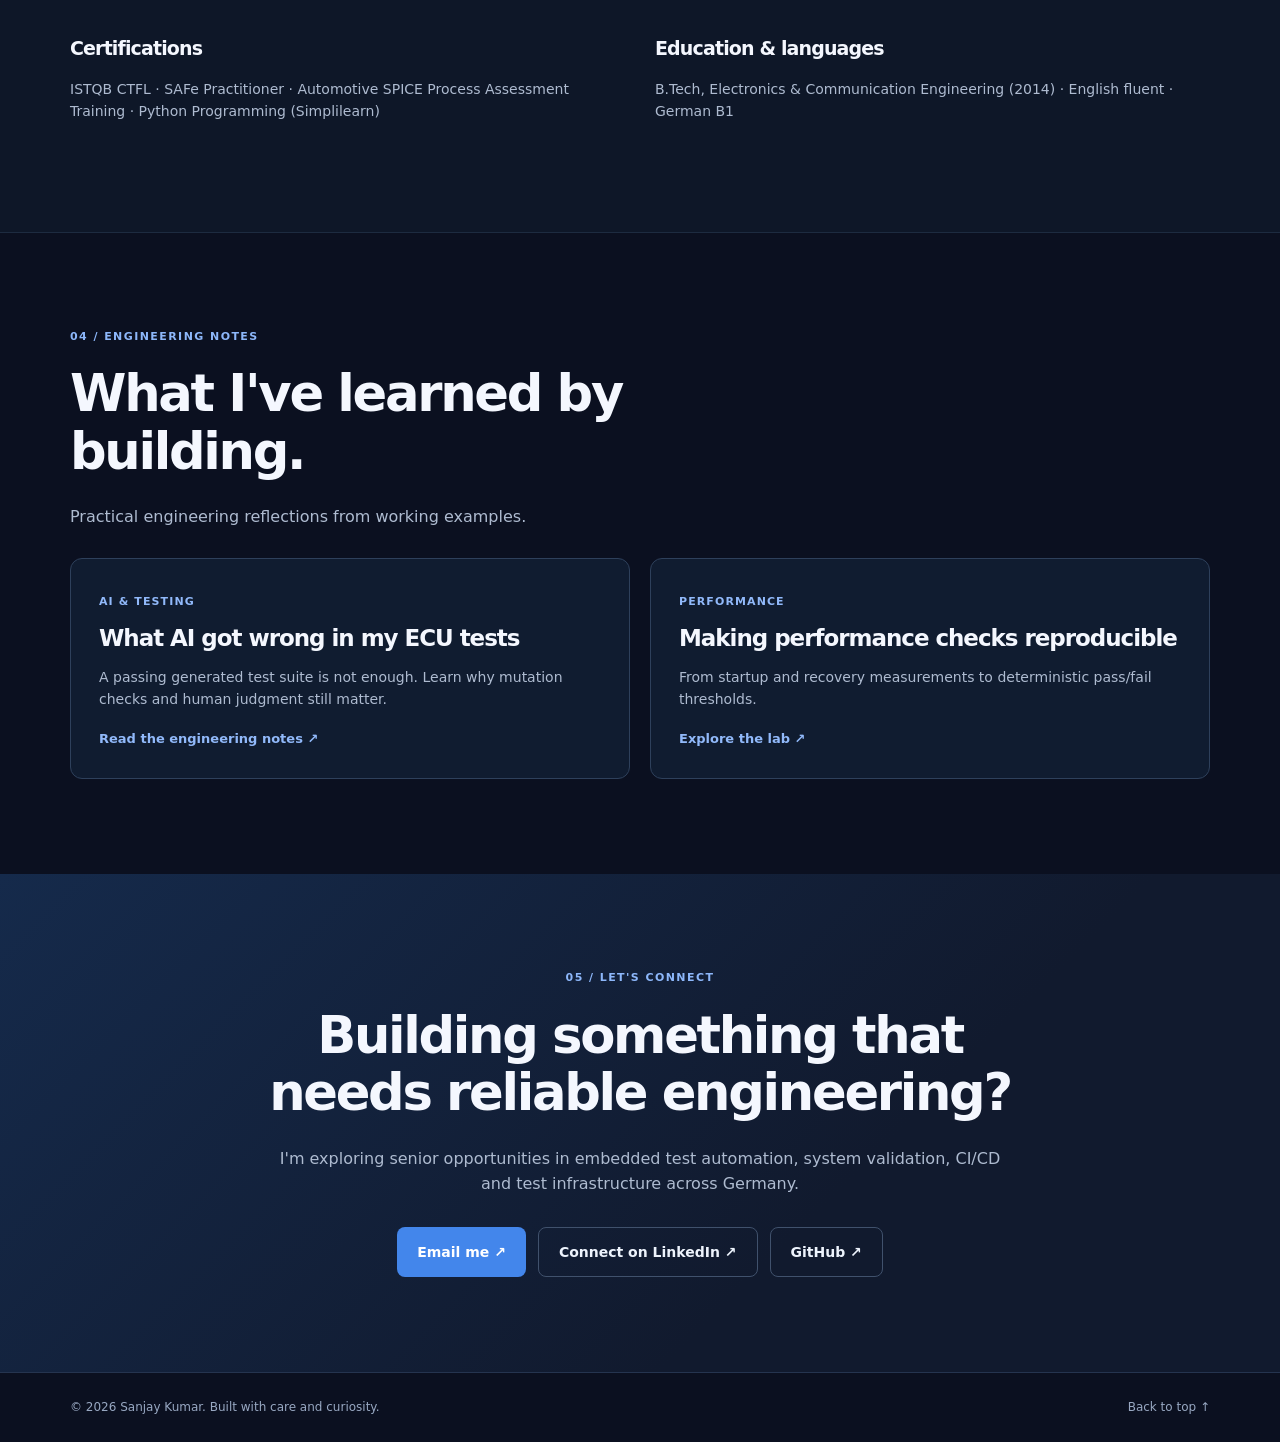
==== commit 4e19c8e0: "feat: link public phone-free bilingual resumes" ====
--- a/index.html
+++ b/index.html
@@ -20,7 +20,7 @@
 <p class="overline">HELLO, I'M SANJAY KUMAR</p>
 <h1>Engineering reliable systems.<br><span class="gradient">Automating quality. Exploring AI.</span></h1>
 <p class="intro">Senior Embedded Test Automation &amp; DevSecOps Engineer with 11+ years of experience across automotive software testing, embedded Linux, test infrastructure, and CI/CD.</p>
-<div class="actions"><a class="button primary" href="#projects">Explore my work <span aria-hidden="true">↗</span></a><a class="button secondary" href="#contact">Get in touch →</a></div>
+<div class="actions"><a class="button primary" href="#projects">Explore my work <span aria-hidden="true">↗</span></a><a class="button secondary" href="resume/en.html">English CV ↗</a><a class="button secondary" href="resume/de.html">Deutscher Lebenslauf ↗</a></div>
 <div class="social-links"><a href="https://www.linkedin.com/in/sanjay-kumar-17aa60189/" target="_blank" rel="noopener noreferrer">LinkedIn ↗</a><a href="https://github.com/sanjay81" target="_blank" rel="noopener noreferrer">GitHub ↗</a><a href="mailto:sanjay.kumar8192@outlook.com">Email ↗</a></div><div class="hero-meta"><span><strong>11+ years</strong> engineering experience</span><span><strong>Python · Robot · CI/CD</strong> core toolkit</span><span><strong>Germany</strong> target location</span></div>
 </section>
 <section class="section section-dark" id="about"><div class="shell two-col"><div><p class="kicker">01 / ABOUT</p><h2>Quality engineering from devices to delivery pipelines.</h2></div><div><p>I design and improve automated validation systems for complex software. My experience connects embedded and automotive testing with Python automation, Linux infrastructure, diagnostics, and dependable release pipelines.</p><p>I also build public, reproducible engineering labs to explore practical AI-assisted testing, performance verification, infrastructure automation, and IoT resilience. These are learning proofs of concept—not production hardware deployments.</p><div class="chips"><span>Embedded Linux</span><span>Automotive / HIL</span><span>Python</span><span>Robot Framework</span><span>pytest</span><span>Jenkins</span><span>GitHub Actions</span><span>Docker</span><span>Ansible</span><span>AI-assisted QA</span></div></div></div></section>
--- a/styles.css
+++ b/styles.css
@@ -1 +1,3 @@
-:root{color-scheme:dark;--bg:#0b1020;--panel:#111b2e;--text:#f4f7fe;--muted:#aebbd0;--line:#25344f;--blue:#76a9ff;font-family:Inter,ui-sans-serif,system-ui,-apple-system,BlinkMacSystemFont,"Segoe UI",sans-serif}*{box-sizing:border-box}html{scroll-behavior:smooth;scroll-padding-top:76px}body{margin:0;background:var(--bg);color:var(--text);line-height:1.6}a{color:inherit;text-decoration:none}a:hover{color:#9cc2ff}a:focus-visible{outline:2px solid #97bcff;outline-offset:4px}h1,h2,h3,p{margin-top:0}h1,h2,h3{line-height:1.12;letter-spacing:-.045em}p{color:var(--muted)}.shell{width:min(1140px,calc(100% - 48px));margin:auto}.skip{position:absolute;top:-60px;left:12px;background:white;color:#111;padding:12px;z-index:12}.skip:focus{top:10px}.site-header{position:sticky;top:0;z-index:10;backdrop-filter:blur(15px);background:#0b1020e8;border-bottom:1px solid #202b40}.navigation{min-height:72px;display:flex;align-items:center;justify-content:space-between;gap:24px}.brand{font-size:17px;font-weight:800;letter-spacing:-.05em;white-space:nowrap}.accent{color:var(--blue)}nav{display:flex;gap:23px}nav a,.header-github{font-size:13px;color:#c8d1e0}.header-github{border:1px solid var(--line);padding:8px 14px;border-radius:8px}.hero{padding:110px 0 98px}.eyebrow,.overline,.kicker,.project-category{font-size:11px;font-weight:800;letter-spacing:.13em;color:#8db7fa}.eyebrow{display:flex;align-items:center;gap:9px;margin-bottom:38px}.status-dot{display:inline-block;width:7px;height:7px;border-radius:50%;background:#53db98;box-shadow:0 0 0 4px #53db9825}.overline{margin-bottom:18px}.hero h1{font-size:clamp(40px,5.6vw,76px);max-width:1060px;margin-bottom:28px}.gradient{background:linear-gradient(90deg,#69a4ff,#9cc9f6,#98eddf);color:transparent;background-clip:text}.intro{max-width:730px;font-size:18px;line-height:1.8}.actions{display:flex;gap:12px;flex-wrap:wrap;margin-top:30px}.button{display:inline-flex;align-items:center;gap:12px;padding:13px 20px;border-radius:8px;font-size:14px;font-weight:750}.primary{background:#4386eb;color:white}.primary:hover{background:#68a1ff;color:#091226}.secondary{border:1px solid #40516c;color:#edf3fc}.secondary:hover{border-color:#88b4f6}.hero-meta{display:flex;gap:35px;margin-top:78px;border-top:1px solid var(--line);padding-top:25px;flex-wrap:wrap;font-size:12px;color:var(--muted)}.hero-meta strong{color:white;display:block;font-size:15px}.section{padding:95px 0}.section-dark{background:#0e1728;border-top:1px solid #1d2b40;border-bottom:1px solid #1d2b40}.two-col{display:grid;grid-template-columns:.95fr 1.05fr;gap:100px}.kicker{margin-bottom:20px}.section h2{font-size:clamp(32px,4vw,52px);max-width:650px;margin-bottom:24px}.two-col p{line-height:1.85}.chips,.tags{display:flex;flex-wrap:wrap;gap:8px}.chips{margin-top:26px}.chips span,.tags span{border:1px solid #34445c;padding:5px 10px;border-radius:5px;color:#c0cee2;font-size:12px}.section-head{display:flex;justify-content:space-between;align-items:end;gap:40px;margin-bottom:28px}.section-head p:last-child{max-width:310px;font-size:14px}.project-grid{display:grid;grid-template-columns:repeat(2,minmax(0,1fr));gap:20px}.project{background:var(--panel);border:1px solid #27344c;border-radius:12px;overflow:hidden;transition:transform .2s,border-color .2s}.project:hover{transform:translateY(-3px);border-color:#5a86bc}.project-visual{min-height:155px;display:flex;align-items:center;justify-content:space-between;padding:20px 26px;position:relative;overflow:hidden}.project-visual span{font-size:11px;letter-spacing:.16em;font-weight:700;color:#d9e8ff}.visual-icon{font-size:80px;line-height:1;opacity:.6}.blue{background:radial-gradient(ellipse at 60% 90%,#23649c,#132944 70%)}.violet{background:radial-gradient(ellipse at 65% 90%,#585ba4,#252344 70%)}.teal{background:radial-gradient(ellipse at 65% 90%,#2a877a,#17373b 70%)}.amber{background:radial-gradient(ellipse at 65% 90%,#94733d,#342d2b 70%)}.pink{background:radial-gradient(ellipse at 65% 90%,#8e4c84,#31253e 70%)}.project-copy{padding:26px}.project-copy h3{font-size:24px;margin:12px 0}.project-copy>p:not(.project-category){min-height:65px;font-size:14px;line-height:1.7}.tags{margin:22px 0}.text-link{font-size:13px;font-weight:800;color:#92bfff}.experience-item{border-bottom:1px solid #30405b;padding:0 0 17px;margin-bottom:22px}.experience-item h3{font-size:20px;letter-spacing:-.02em;margin:0 0 8px}.experience-item p{margin:0}.small{font-size:13px}.muted{color:var(--muted)}.section-subtitle{margin-bottom:28px}.notes-grid{display:grid;grid-template-columns:1fr 1fr;gap:20px}.note{background:#101c30;border:1px solid #2e405b;border-radius:12px;padding:28px}.note span{font-size:11px;color:#91b9fa;letter-spacing:.1em;font-weight:800}.note h3{font-size:23px;margin:14px 0}.note p{font-size:14px}.note strong{font-size:13px;color:#91b9fa}.contact-section{background:linear-gradient(135deg,#152a4b,#111a2e 65%);text-align:center}.contact-inner{max-width:750px}.contact-inner h2{max-width:none}.contact-inner .actions{justify-content:center}.footer{border-top:1px solid var(--line);padding:25px 0}.footer-inner{display:flex;justify-content:space-between;gap:15px;color:#98a8c2;font-size:12px}@media(max-width:850px){.navigation{flex-wrap:wrap;padding:12px 0}nav{order:3;width:100%;overflow:auto;gap:18px}.two-col{grid-template-columns:1fr;gap:20px}.hero{padding:75px 0}.hero-meta{margin-top:55px}.section{padding:70px 0}}@media(max-width:590px){.shell{width:calc(100% - 34px)}.header-github{display:none}.hero h1{font-size:41px}.intro{font-size:16px}.hero-meta{gap:19px}.project-grid,.notes-grid{grid-template-columns:1fr}.section-head{display:block}.section-head p:last-child{max-width:none}.footer-inner{flex-direction:column}.project-visual{min-height:130px}}@media(prefers-reduced-motion:reduce){*,*:before,*:after{scroll-behavior:auto!important;transition:none!important}}+:root{color-scheme:dark;--bg:#0b1020;--panel:#111b2e;--text:#f4f7fe;--muted:#aebbd0;--line:#25344f;--blue:#76a9ff;font-family:Inter,ui-sans-serif,system-ui,-apple-system,BlinkMacSystemFont,"Segoe UI",sans-serif}*{box-sizing:border-box}html{scroll-behavior:smooth;scroll-padding-top:76px}body{margin:0;background:var(--bg);color:var(--text);line-height:1.6}a{color:inherit;text-decoration:none}a:hover{color:#9cc2ff}a:focus-visible{outline:2px solid #97bcff;outline-offset:4px}h1,h2,h3,p{margin-top:0}h1,h2,h3{line-height:1.12;letter-spacing:-.045em}p{color:var(--muted)}.shell{width:min(1140px,calc(100% - 48px));margin:auto}.skip{position:absolute;top:-60px;left:12px;background:white;color:#111;padding:12px;z-index:12}.skip:focus{top:10px}.site-header{position:sticky;top:0;z-index:10;backdrop-filter:blur(15px);background:#0b1020e8;border-bottom:1px solid #202b40}.navigation{min-height:72px;display:flex;align-items:center;justify-content:space-between;gap:24px}.brand{font-size:17px;font-weight:800;letter-spacing:-.05em;white-space:nowrap}.accent{color:var(--blue)}nav{display:flex;gap:23px}nav a,.header-github{font-size:13px;color:#c8d1e0}.header-github{border:1px solid var(--line);padding:8px 14px;border-radius:8px}.hero{padding:110px 0 98px}.eyebrow,.overline,.kicker,.project-category{font-size:11px;font-weight:800;letter-spacing:.13em;color:#8db7fa}.eyebrow{display:flex;align-items:center;gap:9px;margin-bottom:38px}.status-dot{display:inline-block;width:7px;height:7px;border-radius:50%;background:#53db98;box-shadow:0 0 0 4px #53db9825}.overline{margin-bottom:18px}.hero h1{font-size:clamp(40px,5.6vw,76px);max-width:1060px;margin-bottom:28px}.gradient{background:linear-gradient(90deg,#69a4ff,#9cc9f6,#98eddf);color:transparent;background-clip:text}.intro{max-width:730px;font-size:18px;line-height:1.8}.actions{display:flex;gap:12px;flex-wrap:wrap;margin-top:30px}.button{display:inline-flex;align-items:center;gap:12px;padding:13px 20px;border-radius:8px;font-size:14px;font-weight:750}.primary{background:#4386eb;color:white}.primary:hover{background:#68a1ff;color:#091226}.secondary{border:1px solid #40516c;color:#edf3fc}.secondary:hover{border-color:#88b4f6}.hero-meta{display:flex;gap:35px;margin-top:78px;border-top:1px solid var(--line);padding-top:25px;flex-wrap:wrap;font-size:12px;color:var(--muted)}.hero-meta strong{color:white;display:block;font-size:15px}.section{padding:95px 0}.section-dark{background:#0e1728;border-top:1px solid #1d2b40;border-bottom:1px solid #1d2b40}.two-col{display:grid;grid-template-columns:.95fr 1.05fr;gap:100px}.kicker{margin-bottom:20px}.section h2{font-size:clamp(32px,4vw,52px);max-width:650px;margin-bottom:24px}.two-col p{line-height:1.85}.chips,.tags{display:flex;flex-wrap:wrap;gap:8px}.chips{margin-top:26px}.chips span,.tags span{border:1px solid #34445c;padding:5px 10px;border-radius:5px;color:#c0cee2;font-size:12px}.section-head{display:flex;justify-content:space-between;align-items:end;gap:40px;margin-bottom:28px}.section-head p:last-child{max-width:310px;font-size:14px}.project-grid{display:grid;grid-template-columns:repeat(2,minmax(0,1fr));gap:20px}.project{background:var(--panel);border:1px solid #27344c;border-radius:12px;overflow:hidden;transition:transform .2s,border-color .2s}.project:hover{transform:translateY(-3px);border-color:#5a86bc}.project-visual{min-height:155px;display:flex;align-items:center;justify-content:space-between;padding:20px 26px;position:relative;overflow:hidden}.project-visual span{font-size:11px;letter-spacing:.16em;font-weight:700;color:#d9e8ff}.visual-icon{font-size:80px;line-height:1;opacity:.6}.blue{background:radial-gradient(ellipse at 60% 90%,#23649c,#132944 70%)}.violet{background:radial-gradient(ellipse at 65% 90%,#585ba4,#252344 70%)}.teal{background:radial-gradient(ellipse at 65% 90%,#2a877a,#17373b 70%)}.amber{background:radial-gradient(ellipse at 65% 90%,#94733d,#342d2b 70%)}.pink{background:radial-gradient(ellipse at 65% 90%,#8e4c84,#31253e 70%)}.project-copy{padding:26px}.project-copy h3{font-size:24px;margin:12px 0}.project-copy>p:not(.project-category){min-height:65px;font-size:14px;line-height:1.7}.tags{margin:22px 0}.text-link{font-size:13px;font-weight:800;color:#92bfff}.experience-item{border-bottom:1px solid #30405b;padding:0 0 17px;margin-bottom:22px}.experience-item h3{font-size:20px;letter-spacing:-.02em;margin:0 0 8px}.experience-item p{margin:0}.small{font-size:13px}.muted{color:var(--muted)}.section-subtitle{margin-bottom:28px}.notes-grid{display:grid;grid-template-columns:1fr 1fr;gap:20px}.note{background:#101c30;border:1px solid #2e405b;border-radius:12px;padding:28px}.note span{font-size:11px;color:#91b9fa;letter-spacing:.1em;font-weight:800}.note h3{font-size:23px;margin:14px 0}.note p{font-size:14px}.note strong{font-size:13px;color:#91b9fa}.contact-section{background:linear-gradient(135deg,#152a4b,#111a2e 65%);text-align:center}.contact-inner{max-width:750px}.contact-inner h2{max-width:none}.contact-inner .actions{justify-content:center}.footer{border-top:1px solid var(--line);padding:25px 0}.footer-inner{display:flex;justify-content:space-between;gap:15px;color:#98a8c2;font-size:12px}@media(max-width:850px){.navigation{flex-wrap:wrap;padding:12px 0}nav{order:3;width:100%;overflow:auto;gap:18px}.two-col{grid-template-columns:1fr;gap:20px}.hero{padding:75px 0}.hero-meta{margin-top:55px}.section{padding:70px 0}}@media(max-width:590px){.shell{width:calc(100% - 34px)}.header-github{display:none}.hero h1{font-size:41px}.intro{font-size:16px}.hero-meta{gap:19px}.project-grid,.notes-grid{grid-template-columns:1fr}.section-head{display:block}.section-head p:last-child{max-width:none}.footer-inner{flex-direction:column}.project-visual{min-height:130px}}@media(prefers-reduced-motion:reduce){*,*:before,*:after{scroll-behavior:auto!important;transition:none!important}}
+/* Portfolio V2 additions */
+.social-links{display:flex;gap:22px;flex-wrap:wrap;margin-top:24px;font-size:13px;color:#a9c9ff;font-weight:700}.timeline{border-top:1px solid var(--line);margin-top:30px}.timeline-entry{display:grid;grid-template-columns:220px 1fr;gap:40px;padding:32px 0;border-bottom:1px solid var(--line)}.timeline-entry time{font-size:12px;color:#91baff;font-weight:800;letter-spacing:.09em;padding-top:7px}.timeline-entry h3{font-size:23px;margin-bottom:8px}.timeline-entry p{font-size:14px;max-width:800px}.timeline-entry strong{font-size:14px;color:#c5e1ff}.timeline-entry .tags{margin-top:14px}.employer{color:#91baff!important;font-size:13px!important}.credentials{display:grid;grid-template-columns:1fr 1fr;gap:30px;padding-top:40px}.credentials h3{font-size:19px}.credentials p{font-size:14px}.case-shell{max-width:850px;padding-top:75px;padding-bottom:100px}.case-shell h1{font-size:clamp(36px,5vw,58px)}.case-shell h2{font-size:29px;margin-top:42px}.case-shell p,.case-shell li{line-height:1.85;color:var(--muted)}.case-shell a{color:#91baff}.case-meta{margin:30px 0;padding:22px;border:1px solid var(--line);border-radius:12px;background:var(--panel)}.case-shell pre{white-space:pre;overflow-x:auto;padding:24px;border-radius:12px;background:#15253b;color:#c5e4ff;font-size:12px;line-height:1.5}.case-shell ul{padding-left:23px}@media(max-width:700px){.timeline-entry{grid-template-columns:1fr;gap:10px}.credentials{grid-template-columns:1fr}}
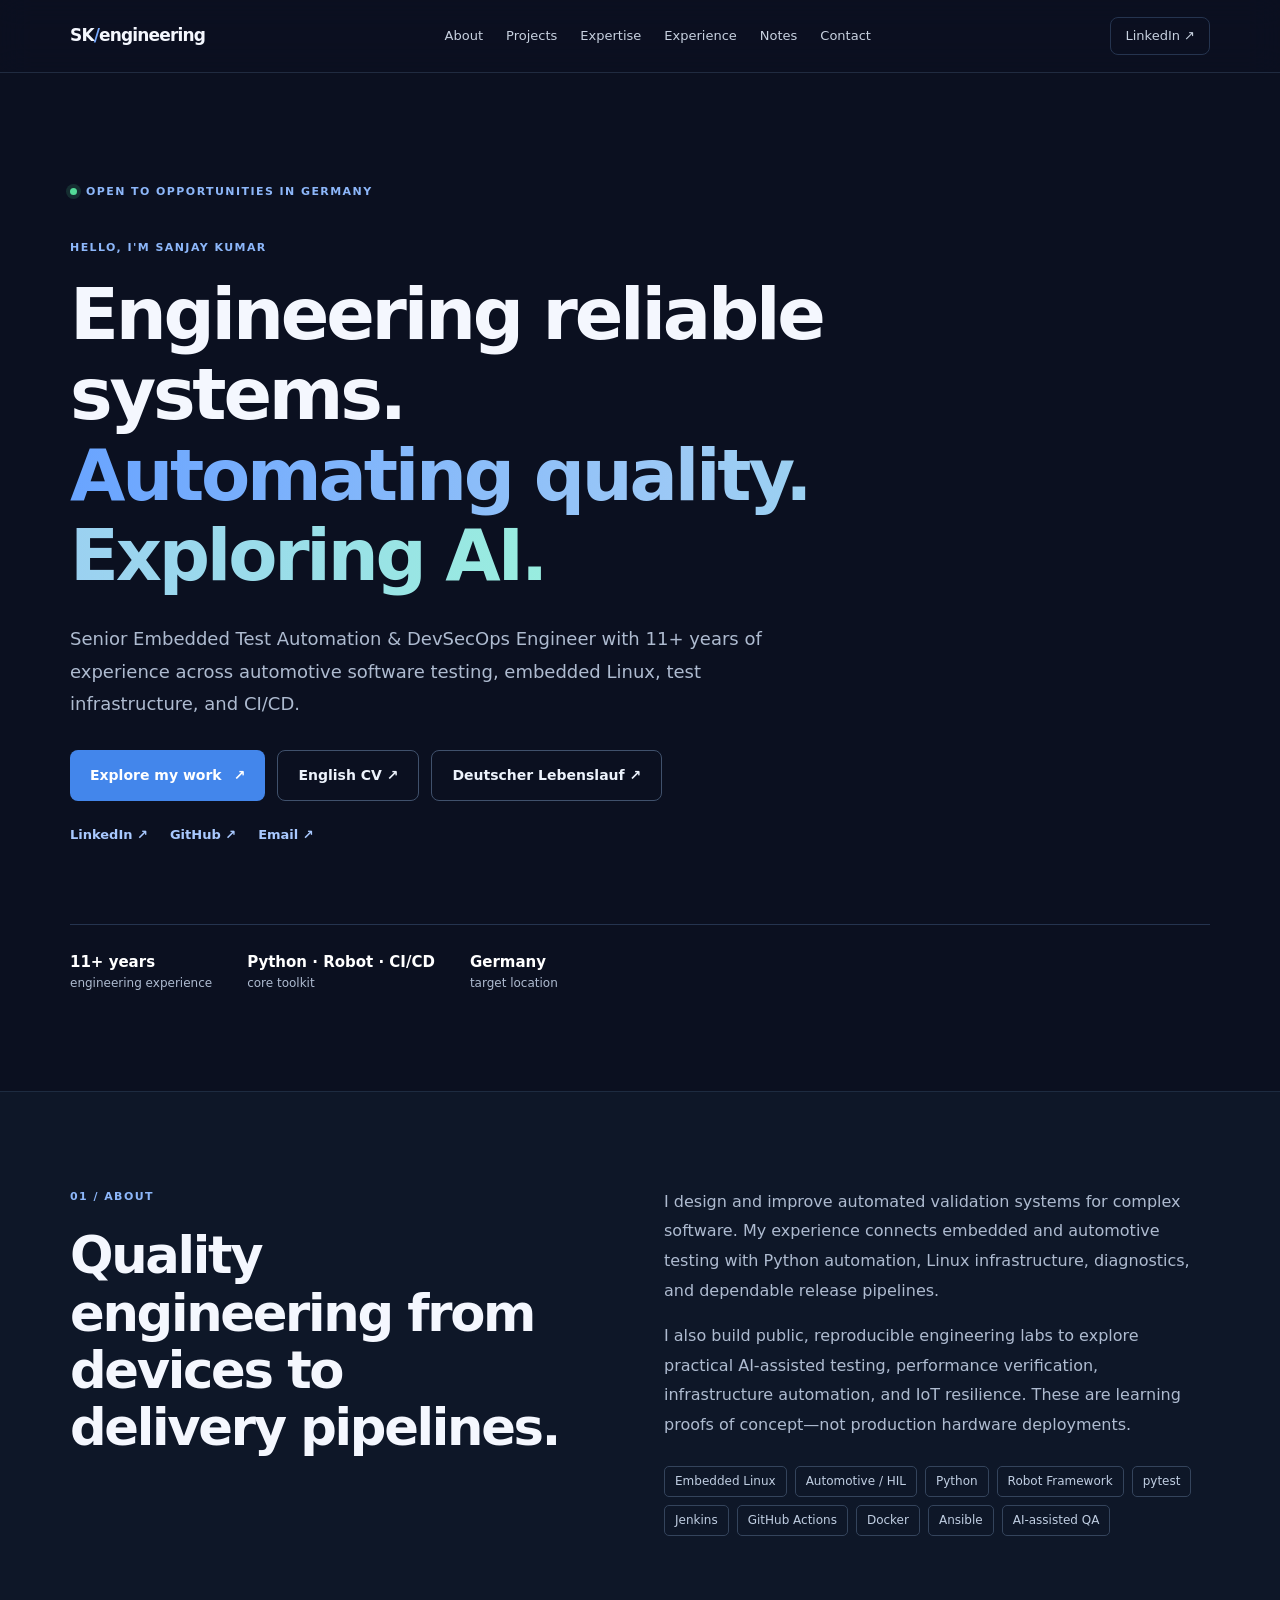
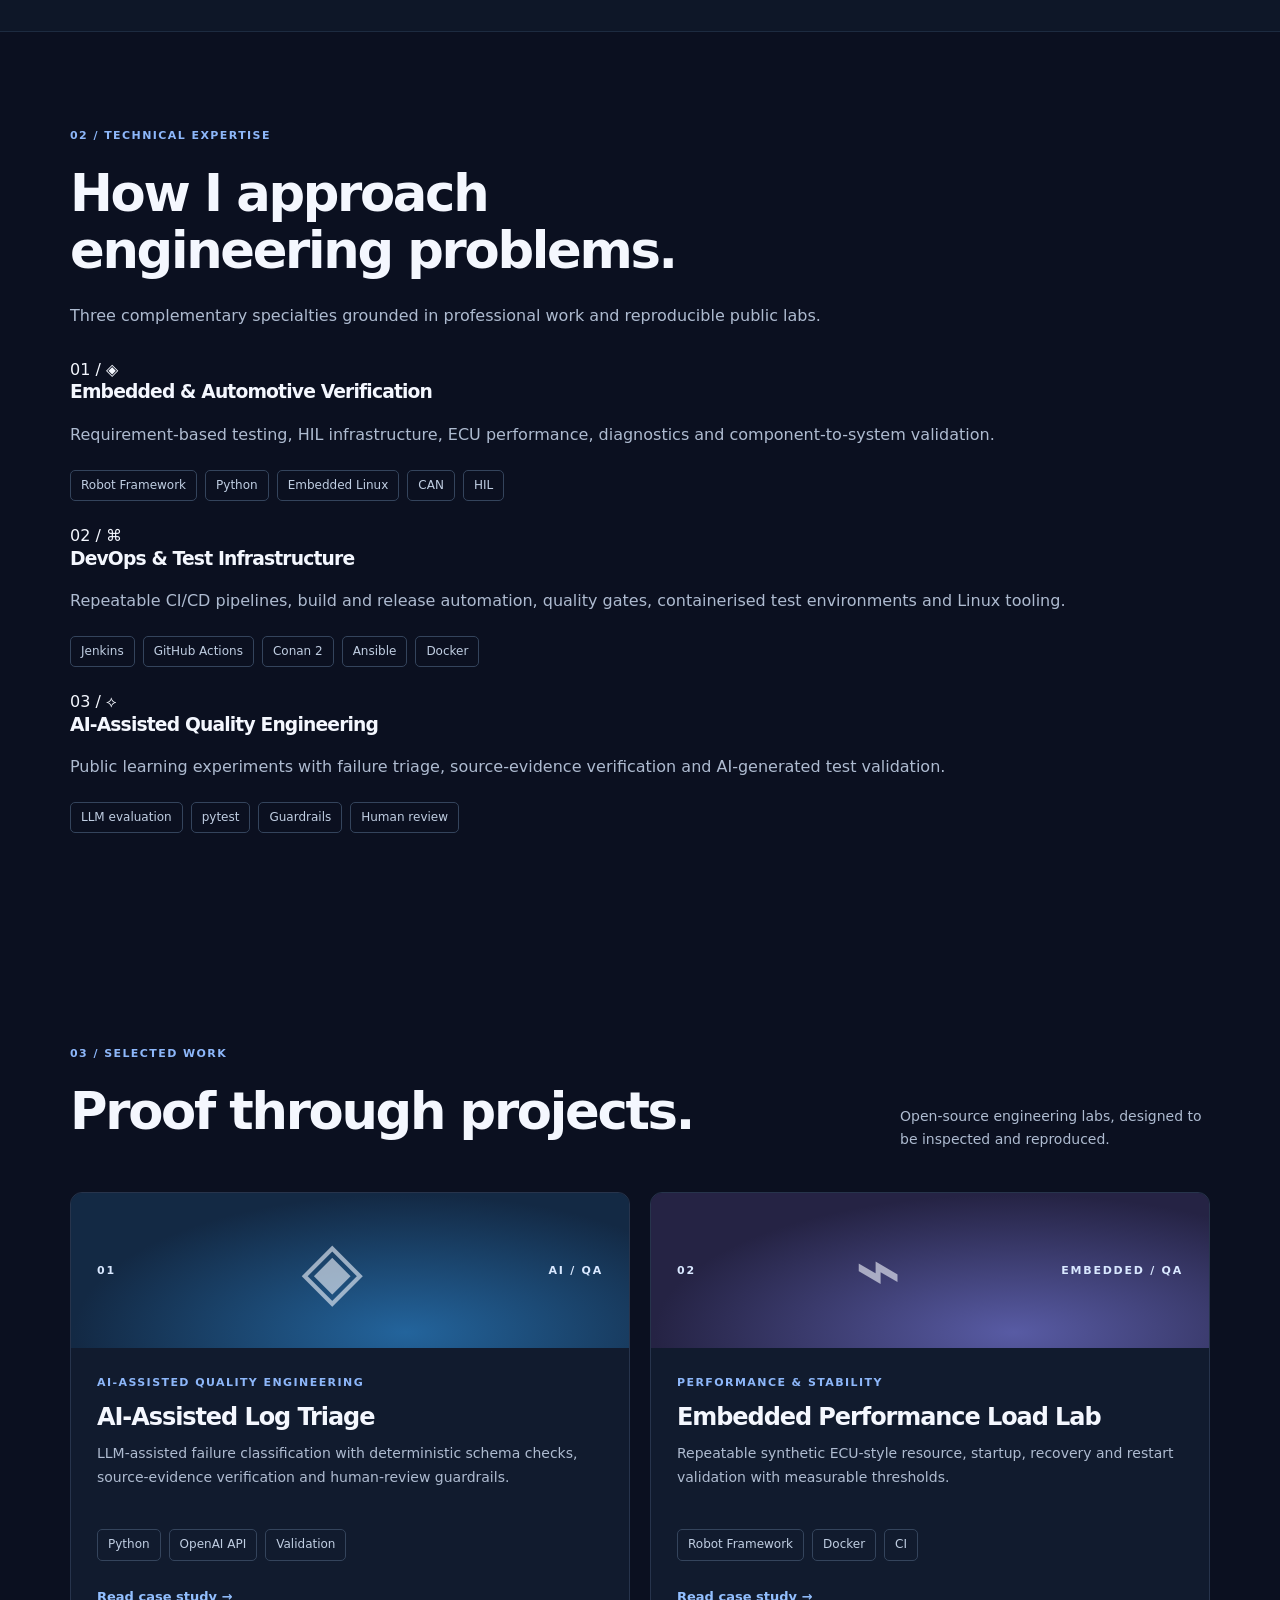
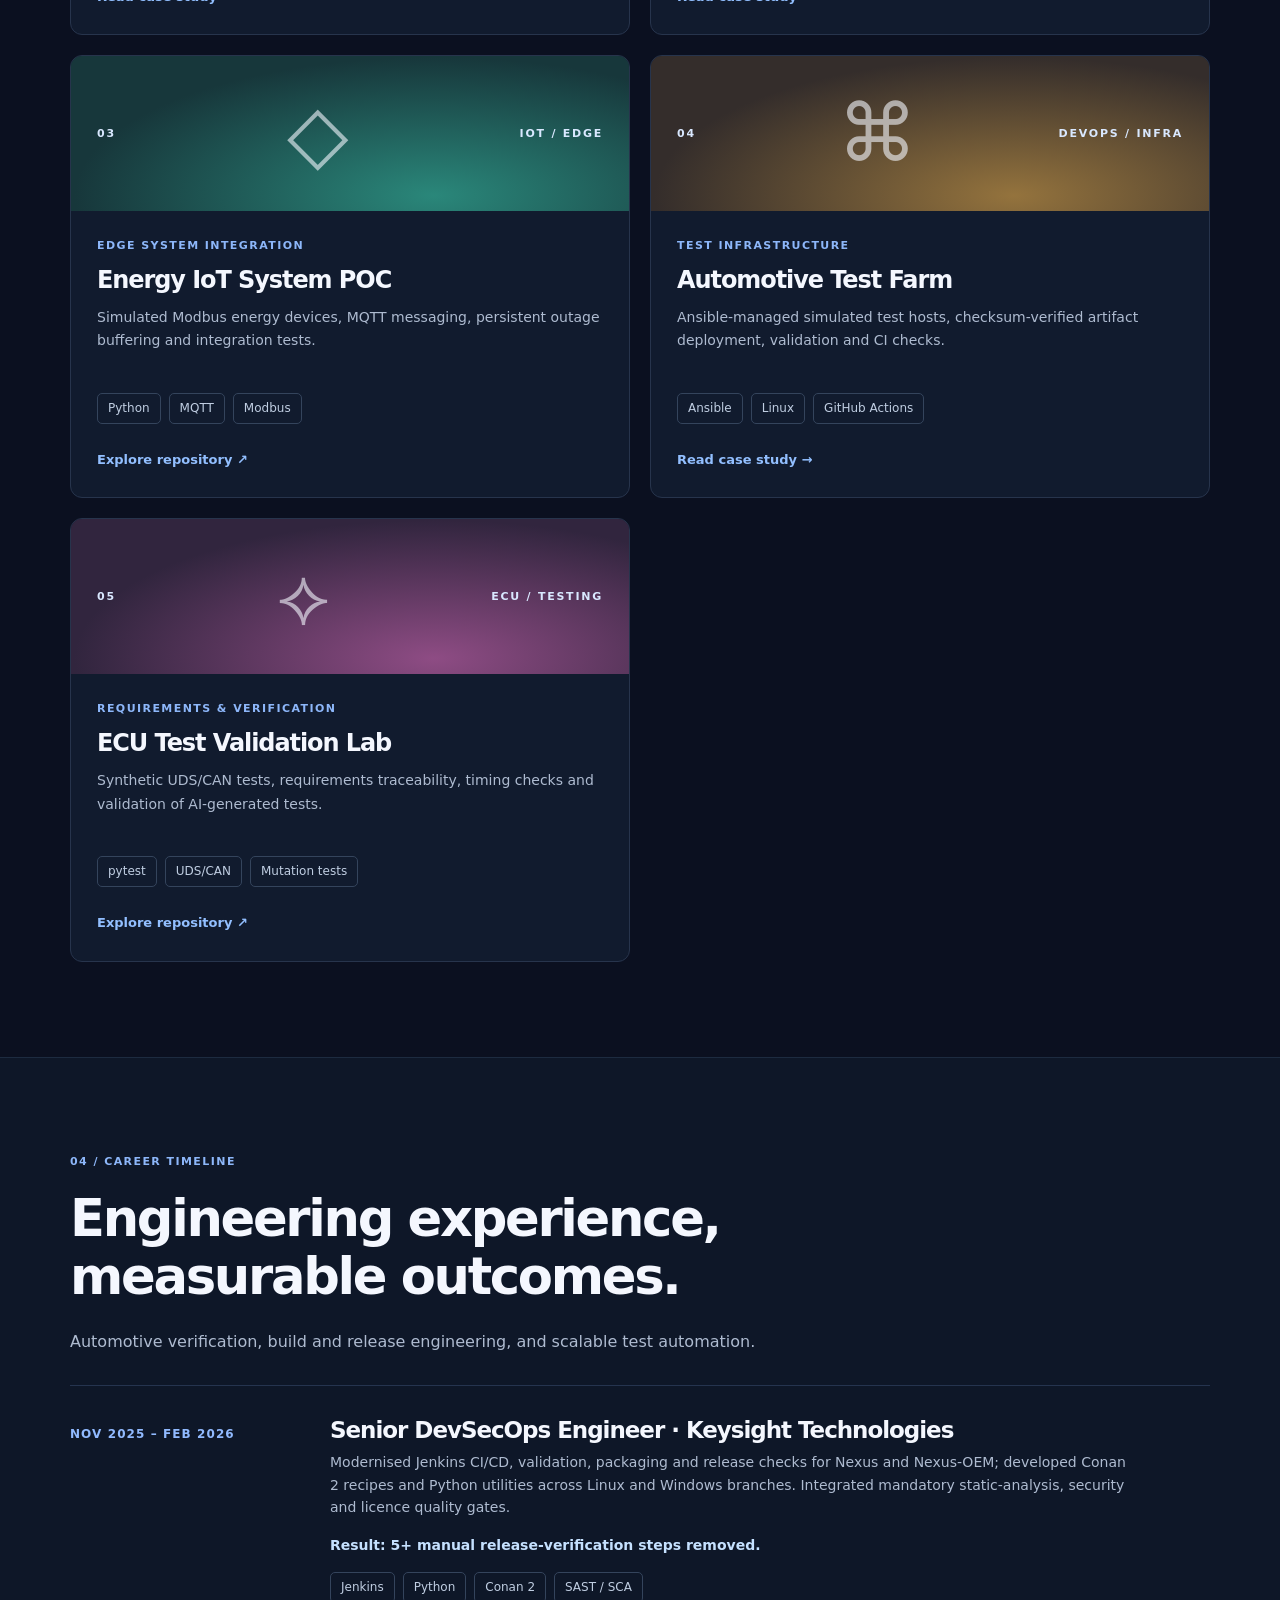
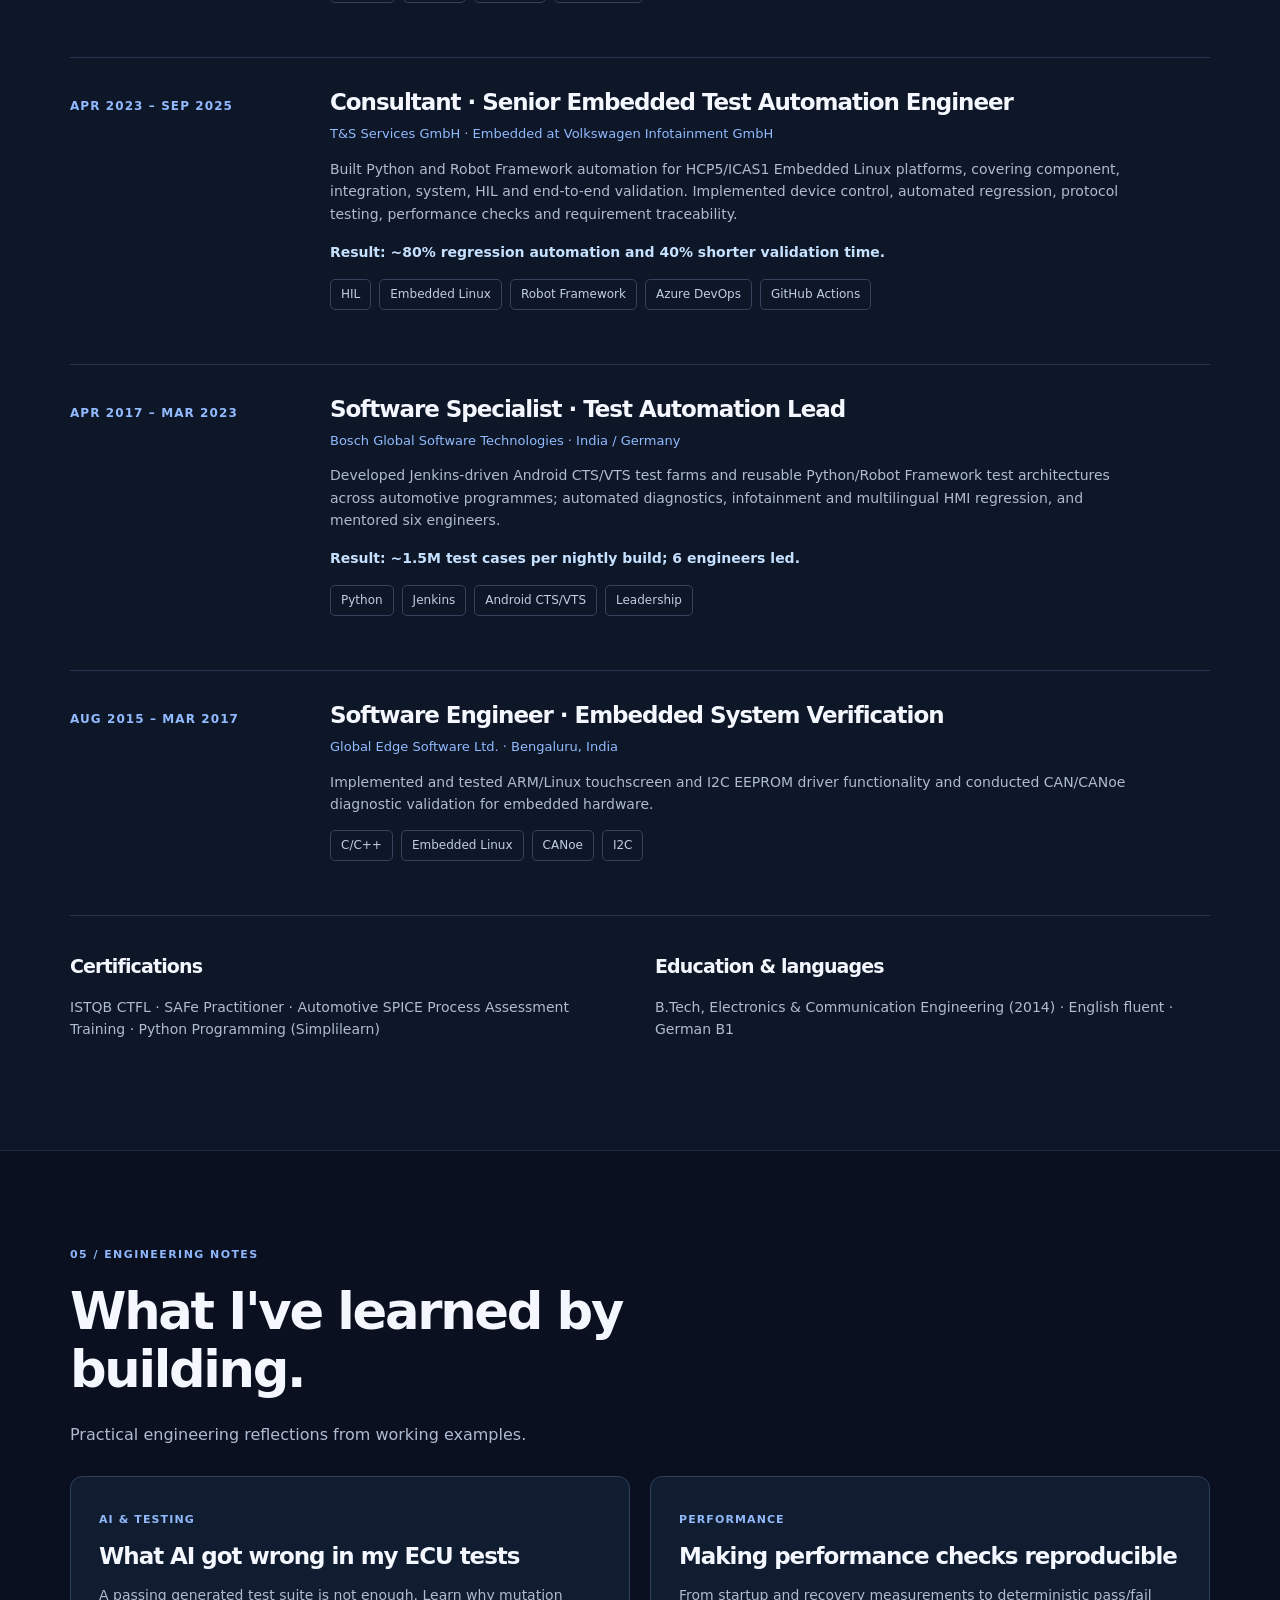
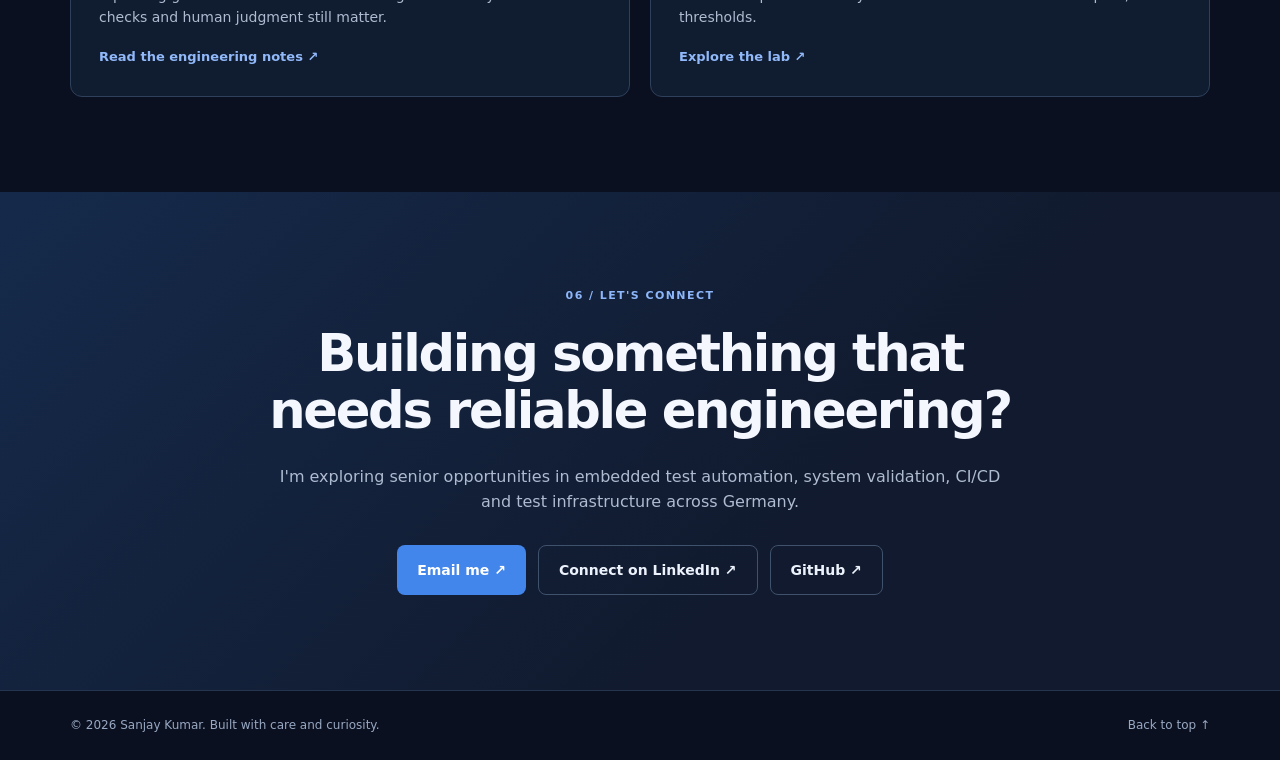
==== commit f98510ff: "design: introduce technical expertise cards and improve navigation" ====
--- a/index.html
+++ b/index.html
@@ -11,7 +11,7 @@
 <a class="skip" href="#main">Skip to content</a>
 <header class="site-header"><div class="shell navigation">
 <a class="brand" href="#home" aria-label="Home">SK<span class="accent">/</span>engineering</a>
-<nav aria-label="Main navigation"><a href="#about">About</a><a href="#projects">Projects</a><a href="#experience">Experience</a><a href="#notes">Notes</a><a href="#contact">Contact</a></nav>
+<nav aria-label="Main navigation"><a href="#about">About</a><a href="#projects">Projects</a><a href="#expertise">Expertise</a><a href="#experience">Experience</a><a href="#notes">Notes</a><a href="#contact">Contact</a></nav>
 <a class="header-github" href="https://www.linkedin.com/in/sanjay-kumar-17aa60189/" target="_blank" rel="noopener noreferrer">LinkedIn ↗</a>
 </div></header>
 <main id="main">
@@ -24,7 +24,11 @@
 <div class="social-links"><a href="https://www.linkedin.com/in/sanjay-kumar-17aa60189/" target="_blank" rel="noopener noreferrer">LinkedIn ↗</a><a href="https://github.com/sanjay81" target="_blank" rel="noopener noreferrer">GitHub ↗</a><a href="mailto:sanjay.kumar8192@outlook.com">Email ↗</a></div><div class="hero-meta"><span><strong>11+ years</strong> engineering experience</span><span><strong>Python · Robot · CI/CD</strong> core toolkit</span><span><strong>Germany</strong> target location</span></div>
 </section>
 <section class="section section-dark" id="about"><div class="shell two-col"><div><p class="kicker">01 / ABOUT</p><h2>Quality engineering from devices to delivery pipelines.</h2></div><div><p>I design and improve automated validation systems for complex software. My experience connects embedded and automotive testing with Python automation, Linux infrastructure, diagnostics, and dependable release pipelines.</p><p>I also build public, reproducible engineering labs to explore practical AI-assisted testing, performance verification, infrastructure automation, and IoT resilience. These are learning proofs of concept—not production hardware deployments.</p><div class="chips"><span>Embedded Linux</span><span>Automotive / HIL</span><span>Python</span><span>Robot Framework</span><span>pytest</span><span>Jenkins</span><span>GitHub Actions</span><span>Docker</span><span>Ansible</span><span>AI-assisted QA</span></div></div></div></section>
-<section class="section" id="projects"><div class="shell"><div class="section-head"><div><p class="kicker">02 / SELECTED WORK</p><h2>Proof through projects.</h2></div><p>Open-source engineering labs, designed to be inspected and reproduced.</p></div>
+<section class="section skills-section" id="expertise"><div class="shell"><p class="kicker">02 / TECHNICAL EXPERTISE</p><h2>How I approach engineering problems.</h2><p class="section-subtitle">Three complementary specialties grounded in professional work and reproducible public labs.</p><div class="expertise-grid">
+<article class="expertise-card"><div class="expertise-symbol" aria-hidden="true">01 / ◈</div><h3>Embedded &amp; Automotive Verification</h3><p>Requirement-based testing, HIL infrastructure, ECU performance, diagnostics and component-to-system validation.</p><div class="tags"><span>Robot Framework</span><span>Python</span><span>Embedded Linux</span><span>CAN</span><span>HIL</span></div></article>
+<article class="expertise-card"><div class="expertise-symbol" aria-hidden="true">02 / ⌘</div><h3>DevOps &amp; Test Infrastructure</h3><p>Repeatable CI/CD pipelines, build and release automation, quality gates, containerised test environments and Linux tooling.</p><div class="tags"><span>Jenkins</span><span>GitHub Actions</span><span>Conan 2</span><span>Ansible</span><span>Docker</span></div></article>
+<article class="expertise-card"><div class="expertise-symbol" aria-hidden="true">03 / ⟡</div><h3>AI-Assisted Quality Engineering</h3><p>Public learning experiments with failure triage, source-evidence verification and AI-generated test validation.</p><div class="tags"><span>LLM evaluation</span><span>pytest</span><span>Guardrails</span><span>Human review</span></div></article>
+</div></div></section><section class="section" id="projects"><div class="shell"><div class="section-head"><div><p class="kicker">03 / SELECTED WORK</p><h2>Proof through projects.</h2></div><p>Open-source engineering labs, designed to be inspected and reproduced.</p></div>
 <div class="project-grid">
 <article class="project featured"><div class="project-visual blue"><span>01</span><div class="visual-icon">◈</div><span>AI / QA</span></div><div class="project-copy"><p class="project-category">AI-ASSISTED QUALITY ENGINEERING</p><h3>AI-Assisted Log Triage</h3><p>LLM-assisted failure classification with deterministic schema checks, source-evidence verification and human-review guardrails.</p><div class="tags"><span>Python</span><span>OpenAI API</span><span>Validation</span></div><a class="text-link" href="projects/ai-log-triage.html">Read case study →</a></div></article>
 <article class="project"><div class="project-visual violet"><span>02</span><div class="visual-icon">⌁</div><span>EMBEDDED / QA</span></div><div class="project-copy"><p class="project-category">PERFORMANCE & STABILITY</p><h3>Embedded Performance Load Lab</h3><p>Repeatable synthetic ECU-style resource, startup, recovery and restart validation with measurable thresholds.</p><div class="tags"><span>Robot Framework</span><span>Docker</span><span>CI</span></div><a class="text-link" href="projects/embedded-performance.html">Read case study →</a></div></article>
@@ -32,14 +36,14 @@
 <article class="project"><div class="project-visual amber"><span>04</span><div class="visual-icon">⌘</div><span>DEVOPS / INFRA</span></div><div class="project-copy"><p class="project-category">TEST INFRASTRUCTURE</p><h3>Automotive Test Farm</h3><p>Ansible-managed simulated test hosts, checksum-verified artifact deployment, validation and CI checks.</p><div class="tags"><span>Ansible</span><span>Linux</span><span>GitHub Actions</span></div><a class="text-link" href="projects/automotive-test-farm.html">Read case study →</a></div></article>
 <article class="project"><div class="project-visual pink"><span>05</span><div class="visual-icon">⟡</div><span>ECU / TESTING</span></div><div class="project-copy"><p class="project-category">REQUIREMENTS & VERIFICATION</p><h3>ECU Test Validation Lab</h3><p>Synthetic UDS/CAN tests, requirements traceability, timing checks and validation of AI-generated tests.</p><div class="tags"><span>pytest</span><span>UDS/CAN</span><span>Mutation tests</span></div><a class="text-link" href="https://github.com/sanjay81/ecu-tests" target="_blank" rel="noopener noreferrer">Explore repository ↗</a></div></article>
 </div></div></section>
-<section class="section section-dark" id="experience"><div class="shell"><p class="kicker">03 / CAREER TIMELINE</p><h2>Engineering experience, measurable outcomes.</h2><p class="section-subtitle">Automotive verification, build and release engineering, and scalable test automation.</p><div class="timeline">
+<section class="section section-dark" id="experience"><div class="shell"><p class="kicker">04 / CAREER TIMELINE</p><h2>Engineering experience, measurable outcomes.</h2><p class="section-subtitle">Automotive verification, build and release engineering, and scalable test automation.</p><div class="timeline">
 <article class="timeline-entry"><time datetime="2025-11">NOV 2025 – FEB 2026</time><div><h3>Senior DevSecOps Engineer · Keysight Technologies</h3><p>Modernised Jenkins CI/CD, validation, packaging and release checks for Nexus and Nexus-OEM; developed Conan 2 recipes and Python utilities across Linux and Windows branches. Integrated mandatory static-analysis, security and licence quality gates.</p><strong>Result: 5+ manual release-verification steps removed.</strong><div class="tags"><span>Jenkins</span><span>Python</span><span>Conan 2</span><span>SAST / SCA</span></div></div></article>
 <article class="timeline-entry"><time datetime="2023-04">APR 2023 – SEP 2025</time><div><h3>Consultant · Senior Embedded Test Automation Engineer</h3><p class="employer">T&amp;S Services GmbH · Embedded at Volkswagen Infotainment GmbH</p><p>Built Python and Robot Framework automation for HCP5/ICAS1 Embedded Linux platforms, covering component, integration, system, HIL and end-to-end validation. Implemented device control, automated regression, protocol testing, performance checks and requirement traceability.</p><strong>Result: ~80% regression automation and 40% shorter validation time.</strong><div class="tags"><span>HIL</span><span>Embedded Linux</span><span>Robot Framework</span><span>Azure DevOps</span><span>GitHub Actions</span></div></div></article>
 <article class="timeline-entry"><time datetime="2017-04">APR 2017 – MAR 2023</time><div><h3>Software Specialist · Test Automation Lead</h3><p class="employer">Bosch Global Software Technologies · India / Germany</p><p>Developed Jenkins-driven Android CTS/VTS test farms and reusable Python/Robot Framework test architectures across automotive programmes; automated diagnostics, infotainment and multilingual HMI regression, and mentored six engineers.</p><strong>Result: ~1.5M test cases per nightly build; 6 engineers led.</strong><div class="tags"><span>Python</span><span>Jenkins</span><span>Android CTS/VTS</span><span>Leadership</span></div></div></article>
 <article class="timeline-entry"><time datetime="2015-08">AUG 2015 – MAR 2017</time><div><h3>Software Engineer · Embedded System Verification</h3><p class="employer">Global Edge Software Ltd. · Bengaluru, India</p><p>Implemented and tested ARM/Linux touchscreen and I2C EEPROM driver functionality and conducted CAN/CANoe diagnostic validation for embedded hardware.</p><div class="tags"><span>C/C++</span><span>Embedded Linux</span><span>CANoe</span><span>I2C</span></div></div></article></div>
 <div class="credentials"><div><h3>Certifications</h3><p>ISTQB CTFL · SAFe Practitioner · Automotive SPICE Process Assessment Training · Python Programming (Simplilearn)</p></div><div><h3>Education & languages</h3><p>B.Tech, Electronics &amp; Communication Engineering (2014) · English fluent · German B1</p></div></div></div></section>
-<section class="section" id="notes"><div class="shell"><p class="kicker">04 / ENGINEERING NOTES</p><h2>What I've learned by building.</h2><p class="section-subtitle">Practical engineering reflections from working examples.</p><div class="notes-grid"><a class="note" href="https://github.com/sanjay81/ecu-tests/blob/main/ai_mistakes.md" target="_blank" rel="noopener noreferrer"><span>AI & TESTING</span><h3>What AI got wrong in my ECU tests</h3><p>A passing generated test suite is not enough. Learn why mutation checks and human judgment still matter.</p><strong>Read the engineering notes ↗</strong></a><a class="note" href="https://github.com/sanjay81/embedded-performance-load-lab" target="_blank" rel="noopener noreferrer"><span>PERFORMANCE</span><h3>Making performance checks reproducible</h3><p>From startup and recovery measurements to deterministic pass/fail thresholds.</p><strong>Explore the lab ↗</strong></a></div></div></section>
-<section class="section contact-section" id="contact"><div class="shell contact-inner"><p class="kicker">05 / LET'S CONNECT</p><h2>Building something that needs reliable engineering?</h2><p>I'm exploring senior opportunities in embedded test automation, system validation, CI/CD and test infrastructure across Germany.</p><div class="actions"><a class="button primary" href="mailto:sanjay.kumar8192@outlook.com">Email me ↗</a><a class="button secondary" href="https://www.linkedin.com/in/sanjay-kumar-17aa60189/" target="_blank" rel="noopener noreferrer">Connect on LinkedIn ↗</a><a class="button secondary" href="https://github.com/sanjay81" target="_blank" rel="noopener noreferrer">GitHub ↗</a></div></div></section>
+<section class="section" id="notes"><div class="shell"><p class="kicker">05 / ENGINEERING NOTES</p><h2>What I've learned by building.</h2><p class="section-subtitle">Practical engineering reflections from working examples.</p><div class="notes-grid"><a class="note" href="https://github.com/sanjay81/ecu-tests/blob/main/ai_mistakes.md" target="_blank" rel="noopener noreferrer"><span>AI & TESTING</span><h3>What AI got wrong in my ECU tests</h3><p>A passing generated test suite is not enough. Learn why mutation checks and human judgment still matter.</p><strong>Read the engineering notes ↗</strong></a><a class="note" href="https://github.com/sanjay81/embedded-performance-load-lab" target="_blank" rel="noopener noreferrer"><span>PERFORMANCE</span><h3>Making performance checks reproducible</h3><p>From startup and recovery measurements to deterministic pass/fail thresholds.</p><strong>Explore the lab ↗</strong></a></div></div></section>
+<section class="section contact-section" id="contact"><div class="shell contact-inner"><p class="kicker">06 / LET'S CONNECT</p><h2>Building something that needs reliable engineering?</h2><p>I'm exploring senior opportunities in embedded test automation, system validation, CI/CD and test infrastructure across Germany.</p><div class="actions"><a class="button primary" href="mailto:sanjay.kumar8192@outlook.com">Email me ↗</a><a class="button secondary" href="https://www.linkedin.com/in/sanjay-kumar-17aa60189/" target="_blank" rel="noopener noreferrer">Connect on LinkedIn ↗</a><a class="button secondary" href="https://github.com/sanjay81" target="_blank" rel="noopener noreferrer">GitHub ↗</a></div></div></section>
 </main><footer class="footer"><div class="shell footer-inner"><span>© <span id="year">2026</span> Sanjay Kumar. Built with care and curiosity.</span><a href="#home">Back to top ↑</a></div></footer>
 <script src="script.js" defer></script>
 </body></html>
